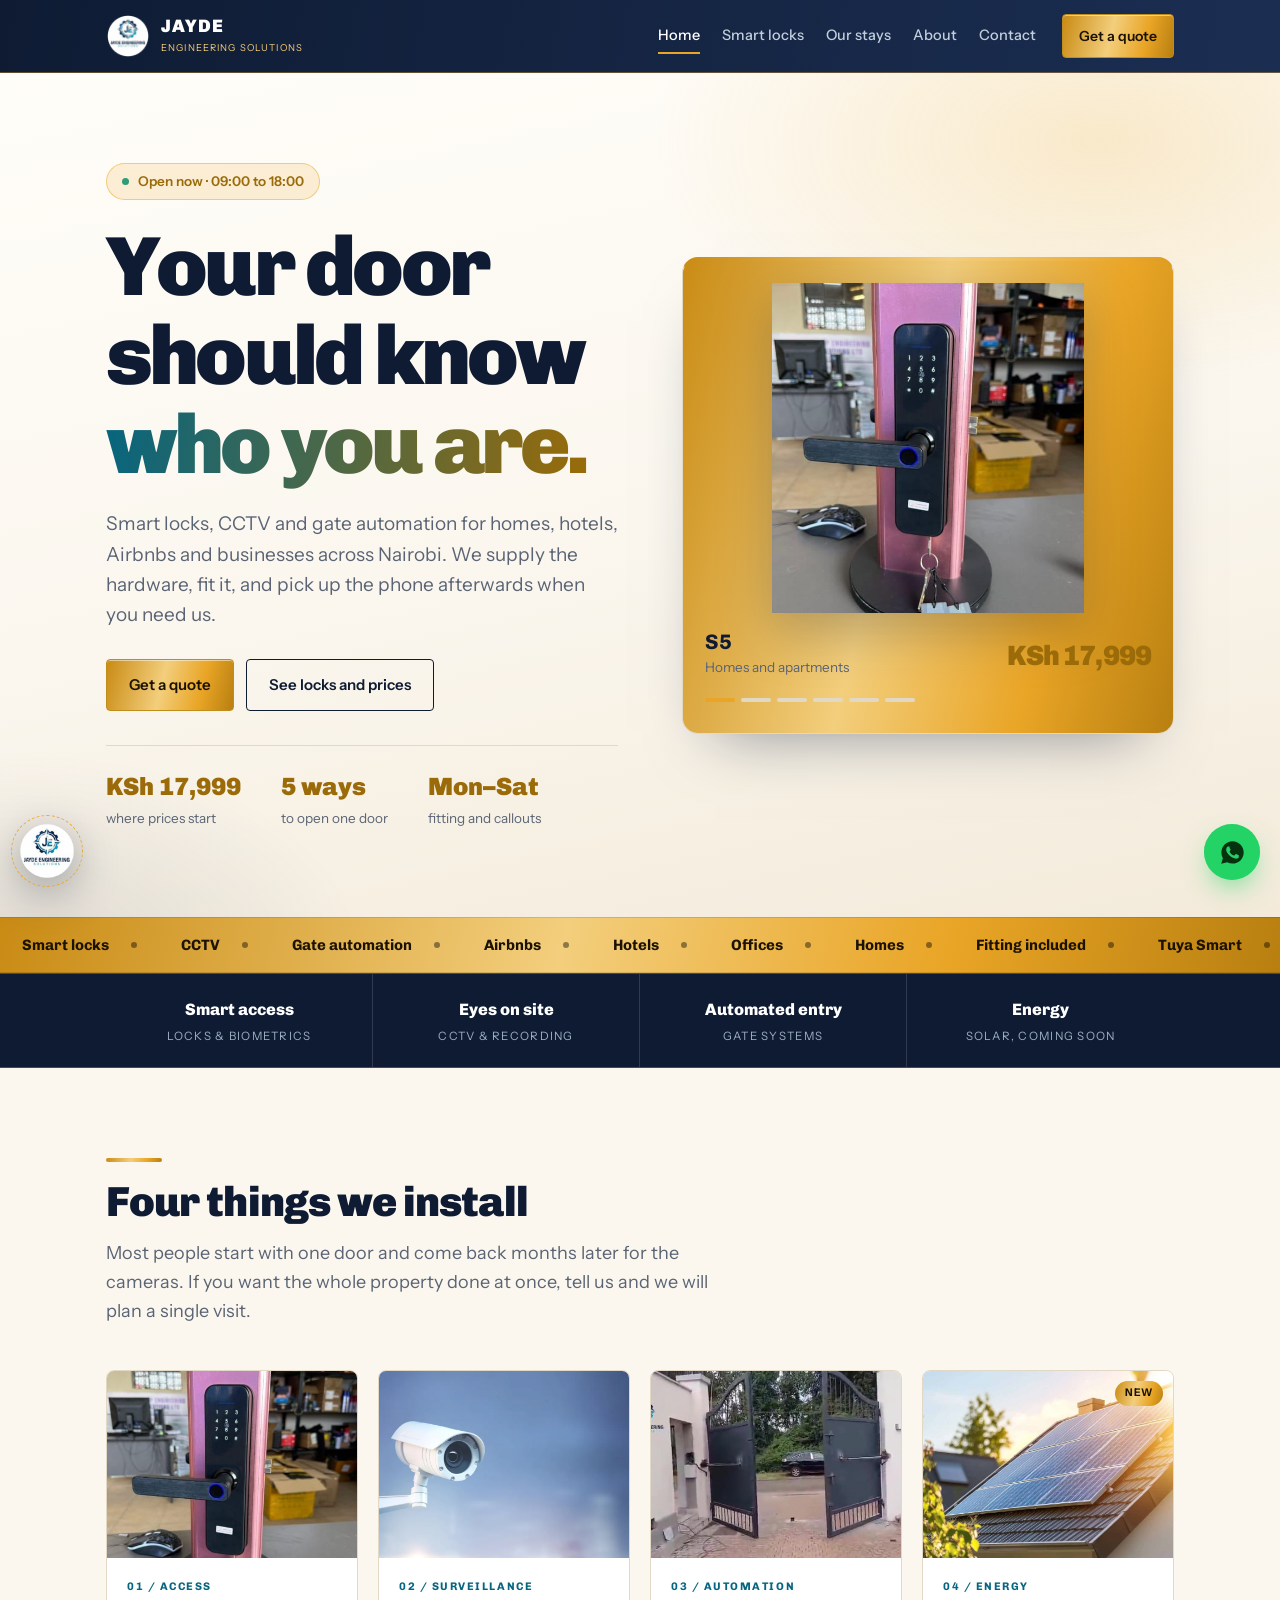
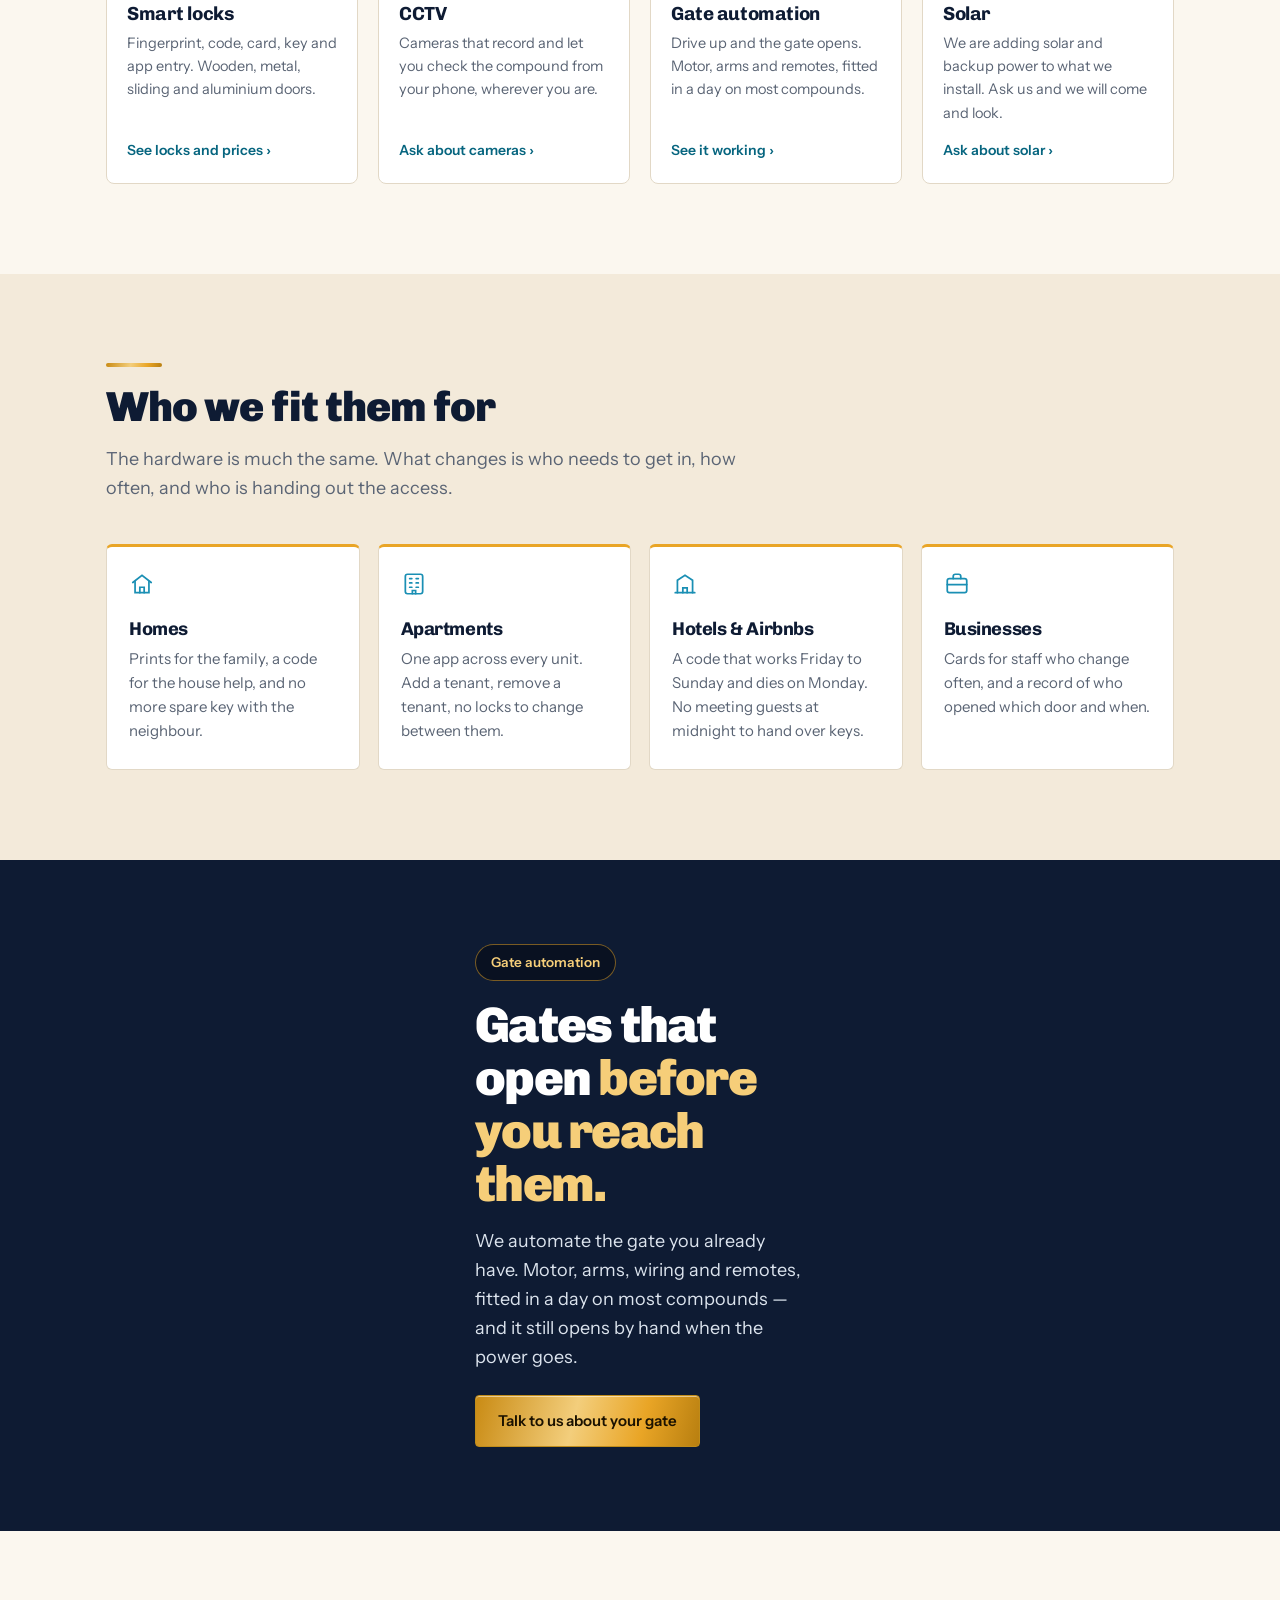
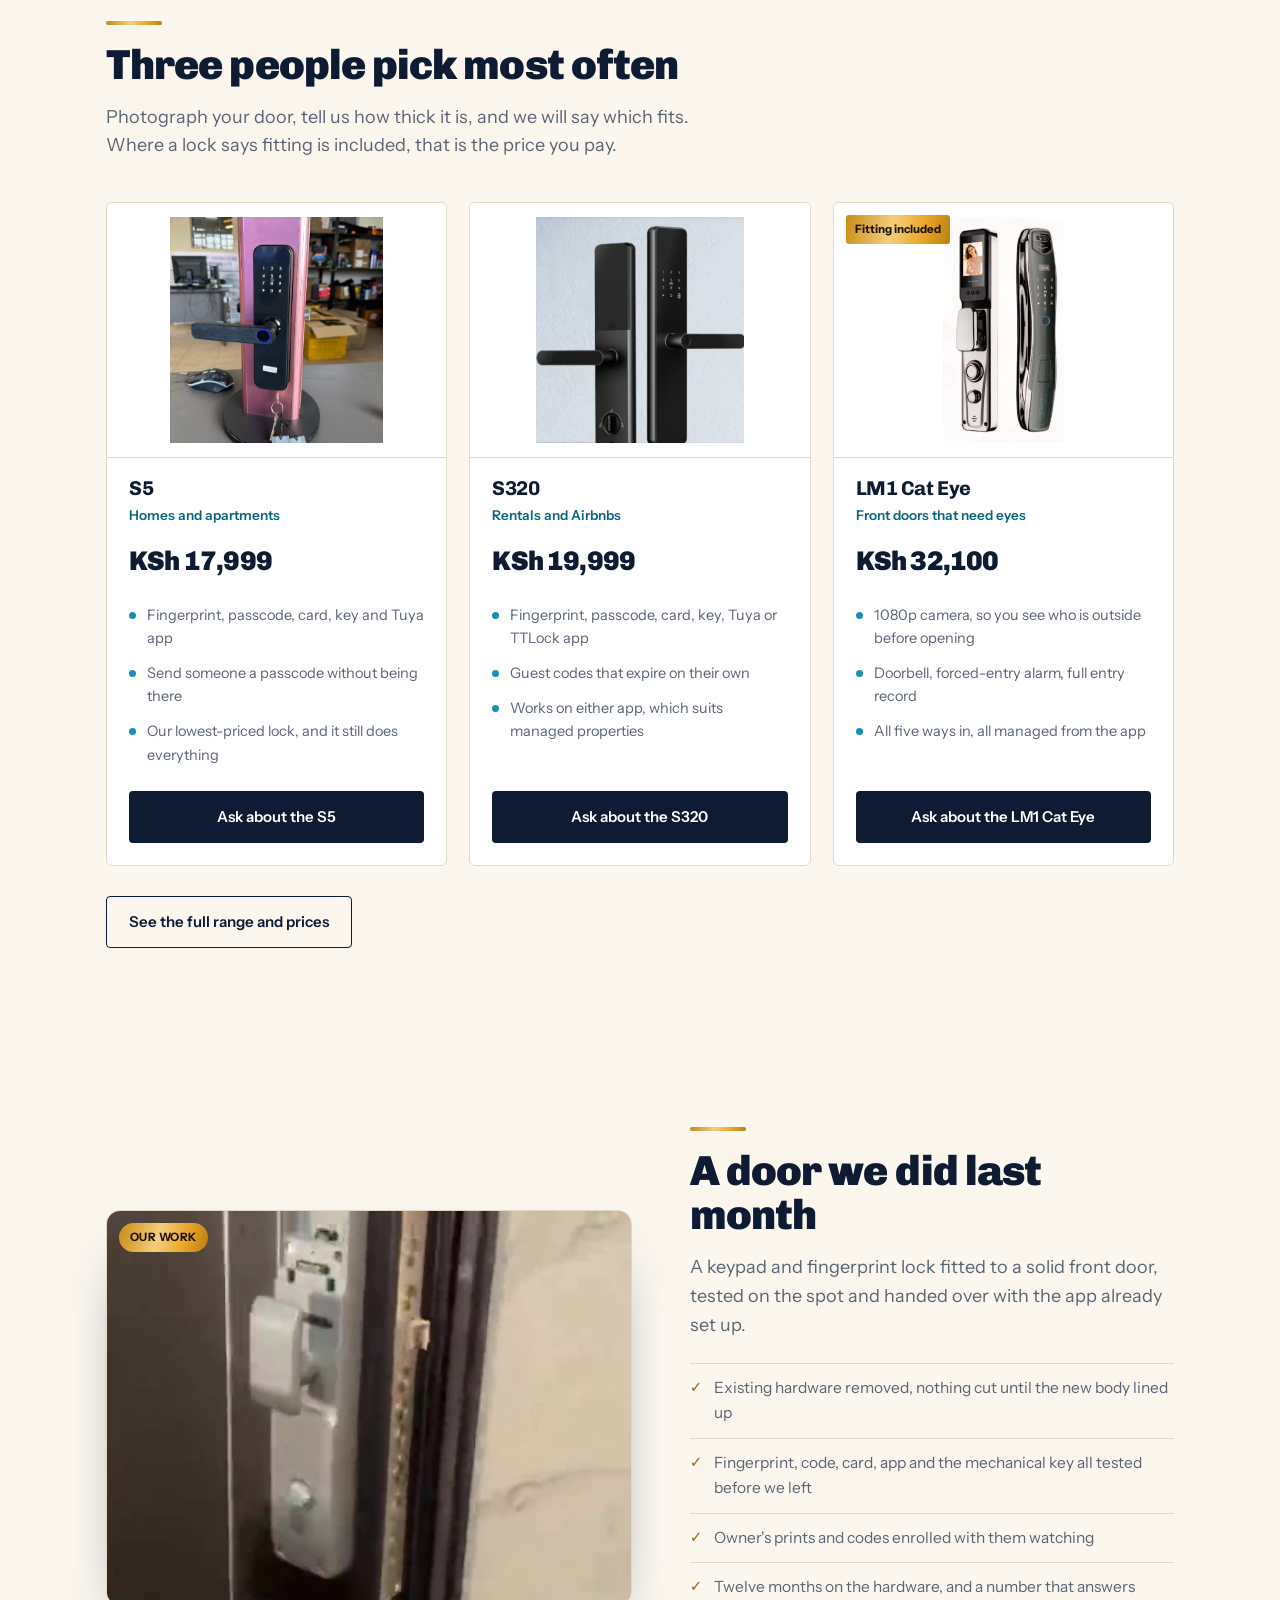
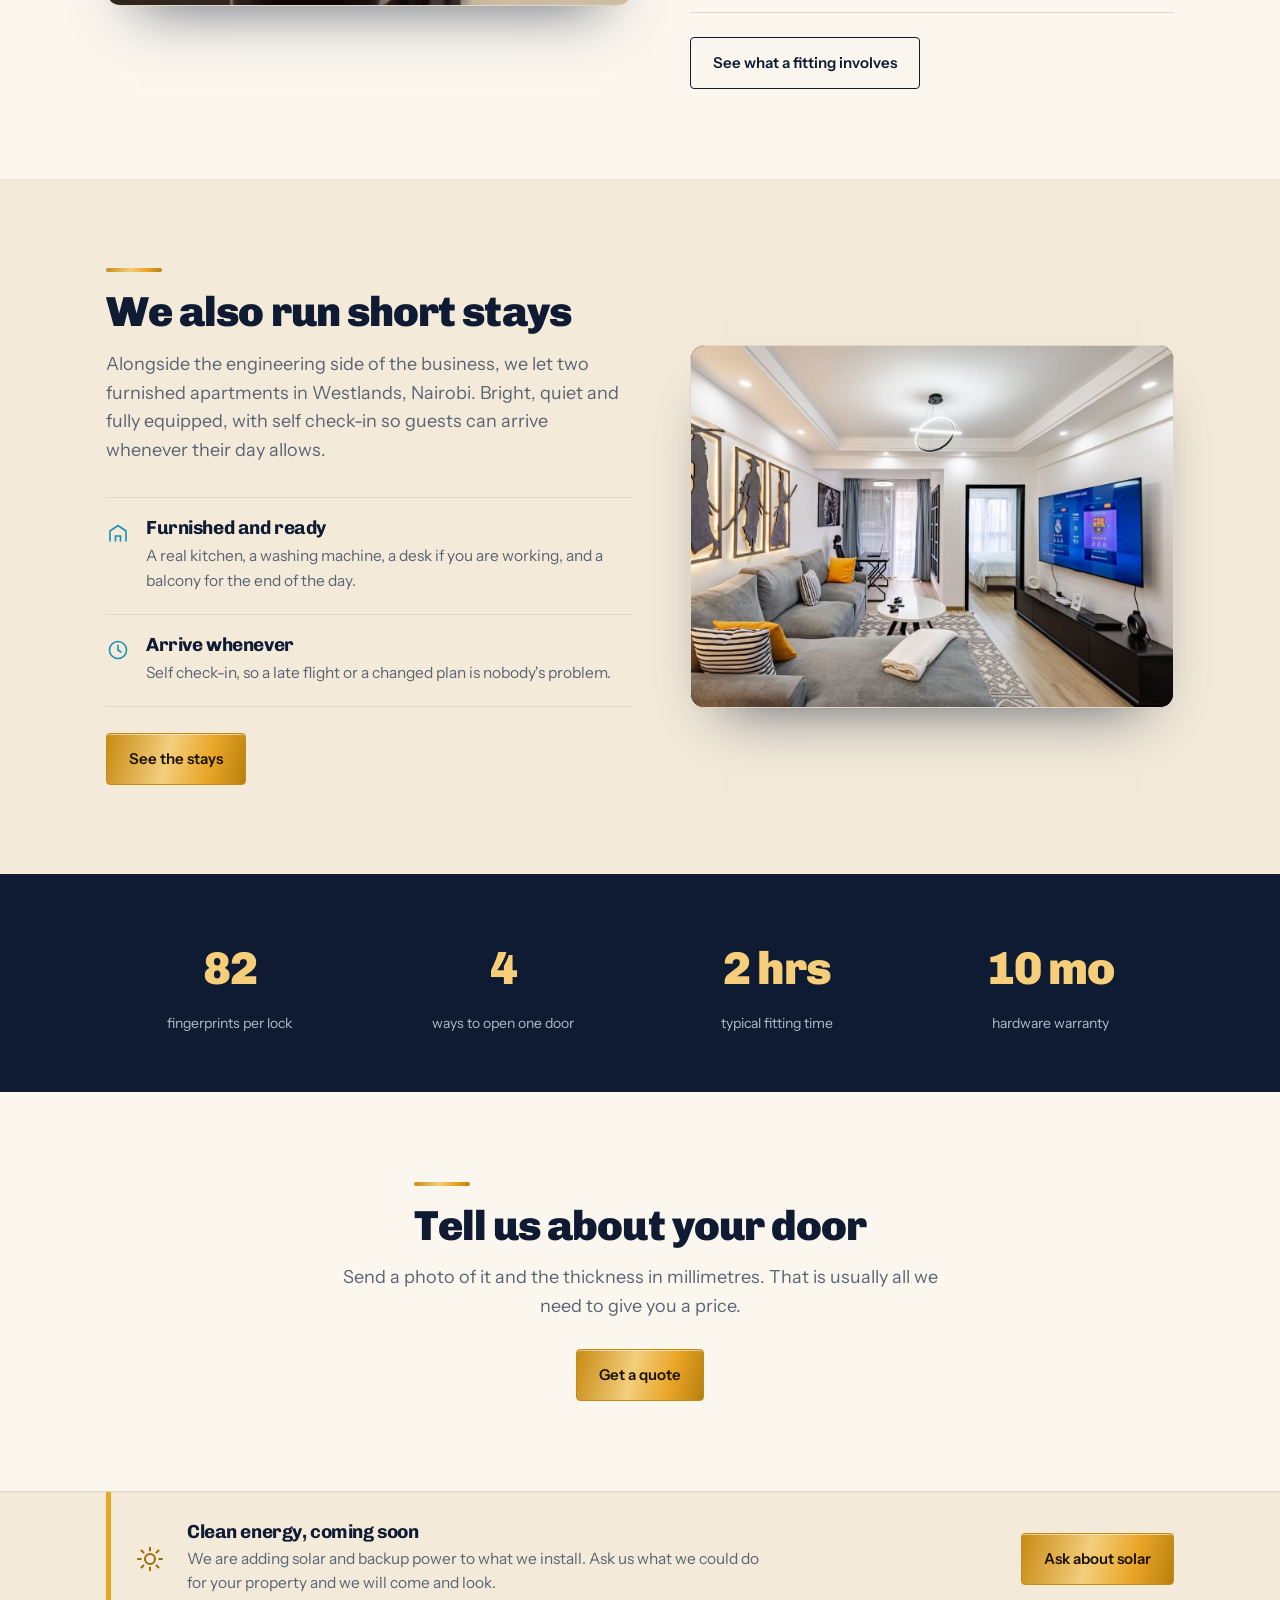
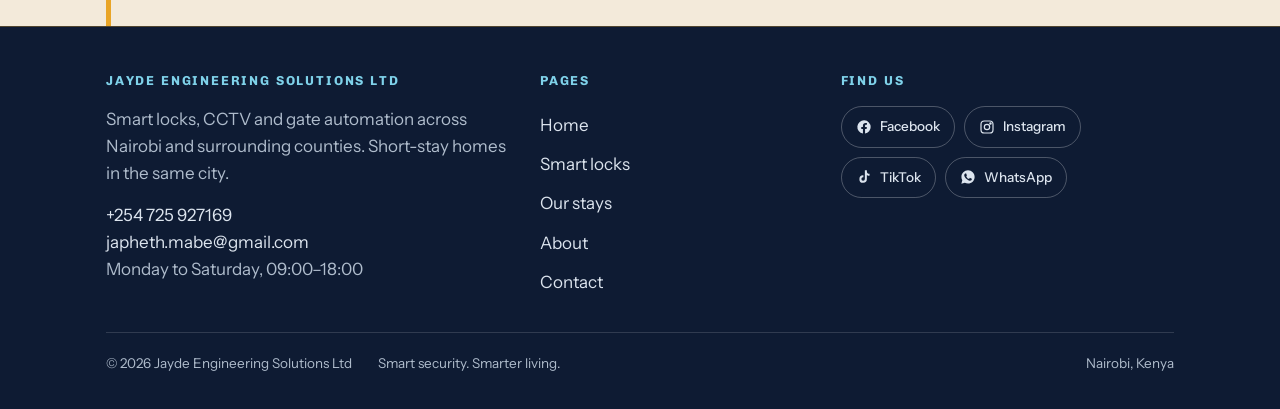
==== index.html @ d076b12e "Add files via upload" ====
<!DOCTYPE html>
<html lang="en">
<head>
<meta charset="UTF-8">
<meta name="viewport" content="width=device-width, initial-scale=1">
<title>Jayde Engineering Solutions Ltd — smart locks, CCTV & gate automation in Nairobi</title>
<meta name="description" content="Smart locks, CCTV and gate automation for homes, hotels, Airbnbs and businesses in Nairobi. Supplied, fitted and supported.">
<meta property="og:title" content="Jayde Engineering Solutions Ltd — smart locks, CCTV & gate automation in Nairobi">
<meta property="og:description" content="Smart locks, CCTV and gate automation for homes, hotels, Airbnbs and businesses in Nairobi. Supplied, fitted and supported.">
<link rel="icon" href="assets/logo.png">
<link rel="preconnect" href="https://fonts.googleapis.com">
<link rel="preconnect" href="https://fonts.gstatic.com" crossorigin>
<link href="https://fonts.googleapis.com/css2?family=Chivo:wght@300;400;700;900&family=Instrument+Sans:wght@400;500;600&display=swap" rel="stylesheet">
<link rel="stylesheet" href="styles.css">
</head>
<body>

<button class="spinlogo" id="totop" title="Back to top" aria-label="Back to top">
  <img src="assets/logo.png" alt="">
</button>
<a class="wafab" href="https://wa.me/254725927169" target="_blank" rel="noopener" aria-label="Chat on WhatsApp"><svg width="27" height="27" viewBox="0 0 24 24" fill="currentColor"><path d="M12.04 2C6.58 2 2.13 6.45 2.13 11.91c0 1.75.46 3.46 1.32 4.96L2 22l5.25-1.38a9.9 9.9 0 0 0 4.79 1.22c5.46 0 9.92-4.45 9.92-9.91C21.96 6.45 17.5 2 12.04 2zm5.8 14.06c-.25.69-1.43 1.32-1.97 1.37-.53.05-1.02.24-3.44-.72-2.9-1.14-4.74-4.11-4.88-4.3-.14-.19-1.16-1.54-1.16-2.94s.73-2.09.99-2.37c.26-.29.57-.36.76-.36l.55.01c.17.01.41-.7.64.49.24.58.81 2 .88 2.14.7.15.12.32.02.51-.9.19-.14.31-.28.48l-.42.49c-.14.14-.28.29-.12.57.16.29.71 1.17 1.52 1.89 1.05.93 1.93 1.22 2.21 1.36.28.14.44.12.6-.07.17-.19.69-.8.88-1.08.19-.29.37-.24.62-.14.25.09 1.6.75 1.87.89.28.14.46.21.53.33.07.11.07.66-.18 1.35z"/></svg></a>

<header class="topbar">
  <div class="wrap topbar-in">
    <a class="brand" href="index.html">
      <img src="assets/logo.png" alt="Jayde Engineering Solutions">
      <span><b>JAYDE</b><i>ENGINEERING SOLUTIONS</i></span>
    </a>
    <nav class="nav" id="nav">
      <a href="index.html" class="here">Home</a>
      <a href="smart-locks.html">Smart locks</a>
      <a href="rentals.html">Our stays</a>
      <a href="about.html">About</a>
      <a href="contact.html">Contact</a>
    </nav>
    <a class="btn btn-gold" href="contact.html"><span class="lbl-full">Get a quote</span><span class="lbl-mini">Quote</span></a>
    <button class="burger" id="burger" aria-label="Menu" aria-expanded="false" aria-controls="nav">
      <span></span><span></span><span></span>
    </button>
  </div>
</header>

<main id="top">

  <section class="hero">
    <div class="wrap hero-grid">
      <div>
        <span class="eyebrow"><i></i>Open now &middot; 09:00 to 18:00</span>
        <h1>Your door should know <em>who you are.</em></h1>
        <p class="hero-sub">Smart locks, CCTV and gate automation for homes, hotels, Airbnbs and businesses across Nairobi. We supply the hardware, fit it, and pick up the phone afterwards when you need us.</p>
        <div class="hero-cta">
          <a class="btn btn-gold" href="contact.html">Get a quote</a>
          <a class="btn btn-line" href="smart-locks.html">See locks and prices</a>
        </div>
        <div class="hero-meta">
          <div><b>KSh 17,999</b><small>where prices start</small></div>
          <div><b>5 ways</b><small>to open one door</small></div>
          <div><b>Mon&ndash;Sat</b><small>fitting and callouts</small></div>
        </div>
      </div>
      <div class="show">
        <div class="stage" id="stage">
          <div class="slides" id="slides">
            <div class="slide on"><img src="assets/s5.jpg" alt="S5"></div>
            <div class="slide"><img src="assets/sliding.jpg" alt="Sliding door lock"></div>
            <div class="slide"><img src="assets/aluminium.jpg" alt="Aluminium door lock"></div>
            <div class="slide"><img src="assets/s320.jpg" alt="S320"></div>
            <div class="slide"><img src="assets/k8.jpg" alt="K8 Smart Lock"></div>
            <div class="slide"><img src="assets/lm1.jpg" alt="LM1 Cat Eye"></div>
          </div>
          <div class="plate">
            <div><h3 id="pname">S5</h3><small id="pfit">Homes and apartments</small></div>
            <span class="amt" id="pamt">KSh 17,999</span>
          </div>
          <div class="dots" id="pdots"></div>
        </div>
      </div>
    </div>
  </section>

  <div class="marquee" aria-hidden="true"><div id="mq"><span>Smart locks</span><span>CCTV</span><span>Gate automation</span><span>Airbnbs</span><span>Hotels</span><span>Offices</span><span>Homes</span><span>Fitting included</span><span>Tuya Smart</span><span>Short stays</span><span>Smart locks</span><span>CCTV</span><span>Gate automation</span><span>Airbnbs</span><span>Hotels</span><span>Offices</span><span>Homes</span><span>Fitting included</span><span>Tuya Smart</span><span>Short stays</span></div></div>

  <div class="trust">
    <div class="wrap trustgrid">
      <div class="trustitem"><b>Smart access</b><span>Locks &amp; biometrics</span></div>
      <div class="trustitem"><b>Eyes on site</b><span>CCTV &amp; recording</span></div>
      <div class="trustitem"><b>Automated entry</b><span>Gate systems</span></div>
      <div class="trustitem"><b>Energy</b><span>Solar, coming soon</span></div>
    </div>
  </div>

  <section class="sec" id="services">
    <div class="wrap">
      <div class="sec-head rv">
        <h2>Four things we install</h2>
        <p>Most people start with one door and come back months later for the cameras. If you want the whole property done at once, tell us and we will plan a single visit.</p>
      </div>
      <div class="svcgrid">

        <a class="svccard rv" href="smart-locks.html">
          <figure><img src="assets/svc-locks.jpg" alt="A smart lock fitted to a door" loading="lazy"></figure>
          <div class="svccard-body">
            <span class="svcno">01 / Access</span>
            <h3>Smart locks</h3>
            <p>Fingerprint, code, card, key and app entry. Wooden, metal, sliding and aluminium doors.</p>
            <span class="go">See locks and prices &rsaquo;</span>
          </div>
        </a>

        <a class="svccard rv" href="contact.html">
          <figure><img src="assets/svc-cctv.jpg" alt="An outdoor CCTV camera" loading="lazy"></figure>
          <div class="svccard-body">
            <span class="svcno">02 / Surveillance</span>
            <h3>CCTV</h3>
            <p>Cameras that record and let you check the compound from your phone, wherever you are.</p>
            <span class="go">Ask about cameras &rsaquo;</span>
          </div>
        </a>

        <a class="svccard rv" href="#gates">
          <figure><img src="assets/svc-gates.jpg" alt="An automated gate we fitted" loading="lazy"></figure>
          <div class="svccard-body">
            <span class="svcno">03 / Automation</span>
            <h3>Gate automation</h3>
            <p>Drive up and the gate opens. Motor, arms and remotes, fitted in a day on most compounds.</p>
            <span class="go">See it working &rsaquo;</span>
          </div>
        </a>

        <a class="svccard rv" href="contact.html">
          <figure>
            <span class="soon">New</span>
            <img src="assets/svc-solar.jpg" alt="Solar panels" loading="lazy">
          </figure>
          <div class="svccard-body">
            <span class="svcno">04 / Energy</span>
            <h3>Solar</h3>
            <p>We are adding solar and backup power to what we install. Ask us and we will come and look.</p>
            <span class="go">Ask about solar &rsaquo;</span>
          </div>
        </a>

      </div>
    </div>
  </section>

  <section class="sec deep" id="who">
    <div class="wrap">
      <div class="sec-head rv">
        <h2>Who we fit them for</h2>
        <p>The hardware is much the same. What changes is who needs to get in, how often, and who is handing out the access.</p>
      </div>
      <div class="grid4 rv">
        <article class="card"><svg width="26" height="26" viewBox="0 0 24 24" fill="none" stroke="currentColor" stroke-width="1.6" stroke-linecap="round"><path d="M3.5 10.6L12 4l8.5 6.6"/><path d="M5.6 9.8V20h12.8V9.8"/><path d="M10 20v-5h4v5"/></svg><h3>Homes</h3><p>Prints for the family, a code for the house help, and no more spare key with the neighbour.</p></article>
        <article class="card"><svg width="26" height="26" viewBox="0 0 24 24" fill="none" stroke="currentColor" stroke-width="1.6" stroke-linecap="round"><rect x="4" y="3" width="16" height="18" rx="2"/><path d="M8 7h2M14 7h2M8 11h2M14 11h2M8 15h2M14 15h2"/><path d="M10.5 21v-3h3v3"/></svg><h3>Apartments</h3><p>One app across every unit. Add a tenant, remove a tenant, no locks to change between them.</p></article>
        <article class="card"><svg width="26" height="26" viewBox="0 0 24 24" fill="none" stroke="currentColor" stroke-width="1.6" stroke-linecap="round"><path d="M3 20h18"/><path d="M5 20V8.5l7-4.5 7 4.5V20"/><path d="M10 20v-4.5h4V20"/></svg><h3>Hotels &amp; Airbnbs</h3><p>A code that works Friday to Sunday and dies on Monday. No meeting guests at midnight to hand over keys.</p></article>
        <article class="card"><svg width="26" height="26" viewBox="0 0 24 24" fill="none" stroke="currentColor" stroke-width="1.6" stroke-linecap="round"><rect x="3" y="7" width="18" height="13" rx="2"/><path d="M8.5 7V5a2 2 0 0 1 2-2h3a2 2 0 0 1 2 2v2"/><path d="M3 12.5h18"/></svg><h3>Businesses</h3><p>Cards for staff who change often, and a record of who opened which door and when.</p></article>
      </div>
    </div>
  </section>

  <section class="band" id="gates">
    <video autoplay muted loop playsinline preload="auto" aria-hidden="true" tabindex="-1" data-bg="1" poster="assets/band-poster.jpg">
      <source src="assets/band.mp4" type="video/mp4">
    </video>
    <div class="scrim"></div>
    <div class="wrap">
      <div class="bandcopy rv">
        <span class="eyebrow">Gate automation</span>
        <h2>Gates that open <em>before you reach them.</em></h2>
        <p>We automate the gate you already have. Motor, arms, wiring and remotes, fitted in a day on most compounds &mdash; and it still opens by hand when the power goes.</p>
        <a class="btn btn-gold" href="contact.html">Talk to us about your gate</a>
      </div>
    </div>
  </section>

  <section class="sec" id="locks">
    <div class="wrap">
      <div class="sec-head rv">
        <h2>Three people pick most often</h2>
        <p>Photograph your door, tell us how thick it is, and we will say which fits. Where a lock says fitting is included, that is the price you pay.</p>
      </div>
      <div class="grid3">
        <article class="prod rv">
          <figure><img src="assets/s5.jpg" alt="S5 smart lock"></figure>
          <div class="prod-body">
            <h3>S5</h3><p class="fit">Homes and apartments</p>
            <p class="price">KSh 17,999</p>
            <ul class="feat">
              <li>Fingerprint, passcode, card, key and Tuya app</li>
              <li>Send someone a passcode without being there</li>
              <li>Our lowest-priced lock, and it still does everything</li>
            </ul>
            <a class="btn btn-dark" href="contact.html">Ask about the S5</a>
          </div>
        </article>
        <article class="prod rv">
          <figure><img src="assets/s320.jpg" alt="S320 smart lock"></figure>
          <div class="prod-body">
            <h3>S320</h3><p class="fit">Rentals and Airbnbs</p>
            <p class="price">KSh 19,999</p>
            <ul class="feat">
              <li>Fingerprint, passcode, card, key, Tuya or TTLock app</li>
              <li>Guest codes that expire on their own</li>
              <li>Works on either app, which suits managed properties</li>
            </ul>
            <a class="btn btn-dark" href="contact.html">Ask about the S320</a>
          </div>
        </article>
        <article class="prod rv">
          <figure><span class="tag">Fitting included</span><img src="assets/lm1.jpg" alt="LM1 Cat Eye smart lock"></figure>
          <div class="prod-body">
            <h3>LM1 Cat Eye</h3><p class="fit">Front doors that need eyes</p>
            <p class="price">KSh 32,100</p>
            <ul class="feat">
              <li>1080p camera, so you see who is outside before opening</li>
              <li>Doorbell, forced-entry alarm, full entry record</li>
              <li>All five ways in, all managed from the app</li>
            </ul>
            <a class="btn btn-dark" href="contact.html">Ask about the LM1 Cat Eye</a>
          </div>
        </article>
      </div>
      <p style="margin-top:30px"><a class="btn btn-line" href="smart-locks.html">See the full range and prices</a></p>
    </div>
  </section>

  <section class="sec" id="work">
    <div class="wrap splitgrid">
      <div class="rv">
        <div class="shotframe">
          <span class="live">OUR WORK</span>
          <img src="assets/lock-poster.jpg" alt="A smart lock Jayde fitted, being opened by fingerprint" loading="lazy">
        </div>
      </div>
      <div class="rv">
        <div class="sec-head">
          <h2>A door we did last month</h2>
          <p>A keypad and fingerprint lock fitted to a solid front door, tested on the spot and handed over with the app already set up.</p>
        </div>
        <ul class="ticks">
          <li>Existing hardware removed, nothing cut until the new body lined up</li>
          <li>Fingerprint, code, card, app and the mechanical key all tested before we left</li>
          <li>Owner's prints and codes enrolled with them watching</li>
          <li>Twelve months on the hardware, and a number that answers</li>
        </ul>
        <p style="margin-top:24px"><a class="btn btn-line" href="smart-locks.html">See what a fitting involves</a></p>
      </div>
    </div>
  </section>

  <section class="sec deep" id="stays">
    <div class="wrap splitgrid">
      <div class="rv">
        <div class="sec-head">
          <h2>We also run short stays</h2>
          <p>Alongside the engineering side of the business, we let two furnished apartments in Westlands, Nairobi. Bright, quiet and fully equipped, with self check-in so guests can arrive whenever their day allows.</p>
        </div>
        <ul class="rowlist">
          <li><svg width="24" height="24" viewBox="0 0 24 24" fill="none" stroke="currentColor" stroke-width="1.6" stroke-linecap="round"><path d="M4 20V10l8-5.5 8 5.5v10"/><path d="M9.5 20v-5h5v5"/></svg><div><h3>Furnished and ready</h3><p>A real kitchen, a washing machine, a desk if you are working, and a balcony for the end of the day.</p></div></li>
          <li><svg width="24" height="24" viewBox="0 0 24 24" fill="none" stroke="currentColor" stroke-width="1.6" stroke-linecap="round"><circle cx="12" cy="12" r="8.5"/><path d="M12 7.5V12l3 2"/></svg><div><h3>Arrive whenever</h3><p>Self check-in, so a late flight or a changed plan is nobody's problem.</p></div></li>
        </ul>
        <p style="margin-top:26px"><a class="btn btn-gold" href="rentals.html">See the stays</a></p>
      </div>
      <div class="rv">
        <div class="filmpanel">
          <img src="assets/stay/living-1.jpg" alt="The living room of our Westlands apartment" loading="lazy" style="aspect-ratio:4/3;object-fit:cover;width:100%">
        </div>
      </div>
    </div>
  </section>

  <section class="stats">
    <div class="wrap statgrid rv">
      <div class="stat"><b data-count="100">0</b><small>fingerprints per lock</small></div>
      <div class="stat"><b data-count="5">0</b><small>ways to open one door</small></div>
      <div class="stat"><b data-count="2" data-suffix=" hrs">0</b><small>typical fitting time</small></div>
      <div class="stat"><b data-count="12" data-suffix=" mo">0</b><small>hardware warranty</small></div>
    </div>
  </section>

  <section class="sec">
    <div class="wrap" style="text-align:center">
      <div class="sec-head rv" style="max-width:none">
        <h2 style="display:inline-block;text-align:left">Tell us about your door</h2>
        <p style="margin-left:auto;margin-right:auto;max-width:52ch">Send a photo of it and the thickness in millimetres. That is usually all we need to give you a price.</p>
      </div>
      <p class="rv" style="margin-top:28px">
        <a class="btn btn-gold" href="contact.html">Get a quote</a>
      </p>
    </div>
  </section>

</main>

  <section class="solarband">
    <div class="wrap">
      <div class="solarin rv">
        <svg width="30" height="30" viewBox="0 0 24 24" fill="none" stroke="currentColor" stroke-width="1.6" stroke-linecap="round"><path d="M12 3v2.2M12 18.8V21M4.6 12H2.4M21.6 12h-2.2M6.8 6.8L5.2 5.2M18.8 18.8l-1.6-1.6M6.8 17.2l-1.6 1.6M18.8 5.2l-1.6 1.6"/><circle cx="12" cy="12" r="4"/></svg>
        <div>
          <h3>Clean energy, coming soon</h3>
          <p>We are adding solar and backup power to what we install. Ask us what we could do for your property and we will come and look.</p>
        </div>
        <a class="btn btn-gold" href="contact.html">Ask about solar</a>
      </div>
    </div>
  </section>

<footer class="foot">
  <div class="wrap">
    <div class="footgrid">
      <div>
        <h4>Jayde Engineering Solutions Ltd</h4>
        <p>Smart locks, CCTV and gate automation across Nairobi and surrounding counties. Short-stay homes in the same city.</p>
        <p style="margin-top:14px"><a href="tel:+254725927169">+254 725 927169</a><br>
        <a href="mailto:japheth.mabe@gmail.com">japheth.mabe@gmail.com</a><br>
        Monday to Saturday, 09:00&ndash;18:00</p>
      </div>
      <div>
        <h4>Pages</h4>
        <ul class="footlinks">
        <li><a href="index.html">Home</a></li>
        <li><a href="smart-locks.html">Smart locks</a></li>
        <li><a href="rentals.html">Our stays</a></li>
        <li><a href="about.html">About</a></li>
        <li><a href="contact.html">Contact</a></li>
        </ul>
      </div>
      <div>
        <h4>Find us</h4>
        <div class="socials">
          <a href="https://www.facebook.com/share/19RozRv8cf/" target="_blank" rel="noopener"><svg width="16" height="16" viewBox="0 0 24 24" fill="currentColor"><path d="M22 12a10 10 0 1 0-11.6 9.9v-7H7.9V12h2.5V9.8c0-2.5 1.5-3.9 3.8-3.9 1.1 0 2.2.2 2.2.2v2.4h-1.2c-1.2 0-1.6.8-1.6 1.6V12h2.7l-.4 2.9h-2.3v7A10 10 0 0 0 22 12z"/></svg> Facebook</a>
          <a href="https://www.instagram.com/jayde_engineering_solutions" target="_blank" rel="noopener"><svg width="16" height="16" viewBox="0 0 24 24" fill="none" stroke="currentColor" stroke-width="1.8"><rect x="3" y="3" width="18" height="18" rx="5"/><circle cx="12" cy="12" r="4"/><circle cx="17.2" cy="6.8" r="1"/></svg> Instagram</a>
          <a href="https://www.tiktok.com/@jayde.engineering" target="_blank" rel="noopener"><svg width="16" height="16" viewBox="0 0 24 24" fill="currentColor"><path d="M16.3 2h-3v13.1a2.6 2.6 0 1 1-2.2-2.6v-3a5.6 5.6 0 1 0 5.2 5.6V8.9a6.9 6.9 0 0 0 4 1.3V7.2a4 4 0 0 1-4-4z"/></svg> TikTok</a>
          <a href="https://wa.me/254725927169" target="_blank" rel="noopener"><svg width="16" height="16" viewBox="0 0 24 24" fill="currentColor"><path d="M12.04 2C6.58 2 2.13 6.45 2.13 11.91c0 1.75.46 3.46 1.32 4.96L2 22l5.25-1.38a9.9 9.9 0 0 0 4.79 1.22c5.46 0 9.92-4.45 9.92-9.91C21.96 6.45 17.5 2 12.04 2zm5.8 14.06c-.25.69-1.43 1.32-1.97 1.37-.53.05-1.02.24-3.44-.72-2.9-1.14-4.74-4.11-4.88-4.3-.14-.19-1.16-1.54-1.16-2.94s.73-2.09.99-2.37c.26-.29.57-.36.76-.36l.55.01c.17.01.41-.7.64.49.24.58.81 2 .88 2.14.7.15.12.32.02.51-.9.19-.14.31-.28.48l-.42.49c-.14.14-.28.29-.12.57.16.29.71 1.17 1.52 1.89 1.05.93 1.93 1.22 2.21 1.36.28.14.44.12.6-.07.17-.19.69-.8.88-1.08.19-.29.37-.24.62-.14.25.09 1.6.75 1.87.89.28.14.46.21.53.33.07.11.07.66-.18 1.35z"/></svg> WhatsApp</a>
        </div>
      </div>
    </div>
    <div class="footbase">
      <span>&copy; <span id="yr">2026</span> Jayde Engineering Solutions Ltd</span>
      <span>Smart security. Smarter living.</span>
      <span class="end">Nairobi, Kenya</span>
    </div>
  </div>
</footer>
<script src="app.js"></script>
</body>
</html>
---- styles.css ----
/* ==========================================================
   JAYDE ENGINEERING SOLUTIONS
   Shared stylesheet for all pages.

   60 / 30 / 10
   60  warm cream       page backgrounds
   30  midnight blue    header, footer, dark bands, all text
   10  marigold         buttons, tags, rules, prices

   The 10% accent is split: marigold carries every call to action, and
   a blue taken from the logo itself (#006C90) carries icons, links and
   small details. Two accents, each with one job, so buttons stay
   unmistakable.

   NOTE ON MARIGOLD: #E9A526 on cream is about 2:1 contrast, which
   fails for text. Use it as a FILL with midnight text on top.
   Where marigold must be text on cream, use --gold-ink.
   Same for blue: --blue for icons and fills, --blue-ink for text.
   ========================================================== */

:root{
  --cream:#FBF7EF;
  --cream-deep:#F3EADA;
  --midnight:#0E1B33;
  --midnight-2:#1B2E52;
  --gold:#E9A526;
  --gold-lit:#F6CE79;
  --gold-ink:#9A6B08;
  --gold-metal:linear-gradient(104deg,#C98B14,#F3CE7C 44%,#E9A526 74%,#B87F10);
  --blue:#1A8FB4;
  --blue-ink:#06657F;
  --blue-lit:#7FD2EA;
  --slate:#5A6474;
  --sand:#E2D8C6;
  --white:#FFFFFF;
  --go:#2E9C74;

  --wrap:1180px;
  --gut:clamp(20px,5vw,56px);
  --display:'Chivo',system-ui,sans-serif;
  --body:'Instrument Sans',system-ui,sans-serif;
}

*{box-sizing:border-box}
html{scroll-behavior:smooth}
section[id],div[id]{scroll-margin-top:86px}
body{margin:0;background:var(--cream);color:var(--midnight);
  font-family:var(--body);font-size:17px;line-height:1.6;
  -webkit-font-smoothing:antialiased;overflow-x:hidden}
img{max-width:100%;display:block}
h1,h2,h3{font-family:var(--display);margin:0;line-height:1.06;letter-spacing:-0.022em}
p{margin:0}
a{color:inherit}
:focus-visible{outline:2px solid var(--gold-ink);outline-offset:3px}
.wrap{max-width:var(--wrap);margin:0 auto;padding-inline:var(--gut)}
.sec{padding-block:clamp(56px,7vw,94px)}
.deep{background:var(--cream-deep)}
.dark{background:var(--midnight);color:var(--white)}
.sec-head{max-width:58ch}
.sec-head h2{font-weight:900;font-size:clamp(28px,4vw,42px)}
.sec-head h2::before{content:"";display:block;width:56px;height:4px;border-radius:2px;
  background:var(--gold-metal);margin-bottom:18px}
.sec-head p{margin-top:15px;color:var(--slate);font-size:18px}
.dark .sec-head p{color:#C3CEDD}

/* ---------- buttons ---------- */
.btn{display:inline-flex;align-items:center;justify-content:center;gap:9px;
  font-family:var(--body);font-size:15px;font-weight:600;padding:13px 22px;
  border-radius:4px;border:1px solid transparent;text-decoration:none;cursor:pointer;
  background:none;-webkit-tap-highlight-color:transparent;
  transition:transform .18s,background .18s,border-color .18s,box-shadow .18s,color .18s}
.btn:active{transform:translateY(1px) scale(.985)}
.btn-gold{background:var(--gold-metal);color:#1B1200;border-color:#C08C1A;
  box-shadow:inset 0 1px 0 rgba(255,255,255,.5)}
.btn-gold:hover{filter:brightness(1.07);transform:translateY(-2px);
  box-shadow:0 14px 26px -14px rgba(201,139,20,.9),inset 0 1px 0 rgba(255,255,255,.6)}
.btn-line{border-color:var(--midnight);color:var(--midnight)}
.btn-line:hover{background:var(--midnight);color:var(--white);transform:translateY(-2px)}
.btn-ghost{border-color:rgba(255,255,255,.4);color:var(--white)}
.btn-ghost:hover{background:rgba(255,255,255,.1);transform:translateY(-2px)}
.btn-dark{background:var(--midnight);color:var(--white)}
.btn-dark:hover{background:var(--midnight-2);transform:translateY(-2px)}

/* ---------- reveal ---------- */
.rv{opacity:0;transform:translateY(18px);transition:opacity .6s ease,transform .6s ease}
.rv.in{opacity:1;transform:none}

/* ---------- header ---------- */
.topbar{position:sticky;top:0;z-index:60;
  background:linear-gradient(100deg,var(--midnight),var(--midnight-2));
  border-bottom:1px solid rgba(233,165,38,.36)}
.topbar-in{display:flex;align-items:center;gap:12px;height:72px}
.brand{display:flex;align-items:center;gap:11px;text-decoration:none;color:var(--white);
  min-width:0;flex:0 1 auto}
.brand img{width:44px;height:44px;border-radius:50%;flex:none}
.brand b{font-family:var(--display);font-weight:900;font-size:18px;display:block;
  line-height:1.05;letter-spacing:.04em;white-space:nowrap}
.brand i{font-style:normal;font-size:9.5px;letter-spacing:.12em;color:var(--gold-lit);
  display:block;margin-top:4px}
.nav{margin-left:auto;display:flex;gap:22px}
.nav a{color:#C3CEDD;text-decoration:none;font-size:14.5px;font-weight:500;position:relative}
.nav a::after{content:"";position:absolute;left:0;right:100%;bottom:-6px;height:2px;
  background:var(--gold);transition:right .25s}
.nav a:hover{color:var(--white)}
.nav a:hover::after,.nav a.here::after{right:0}
.nav a.here{color:var(--white)}
.topbar .btn{margin-left:auto;padding:10px 16px;font-size:14px;white-space:nowrap;flex:none}
.nav+.btn{margin-left:14px}
.burger{display:none;flex:none;width:42px;height:42px;margin-left:8px;padding:0;
  background:none;border:1px solid rgba(255,255,255,.3);border-radius:6px;cursor:pointer;
  flex-direction:column;align-items:center;justify-content:center;gap:5px}
.burger span{display:block;width:19px;height:2px;background:var(--gold-lit);border-radius:2px;
  transition:transform .28s,opacity .2s}
.burger.open span:nth-child(1){transform:translateY(7px) rotate(45deg)}
.burger.open span:nth-child(2){opacity:0}
.burger.open span:nth-child(3){transform:translateY(-7px) rotate(-45deg)}
.lbl-mini{display:none}
@media (max-width:980px){
  .burger{display:flex}
  .nav{position:fixed;top:72px;left:0;right:0;z-index:58;display:block;margin:0;
    padding:8px var(--gut) 18px;background:var(--midnight);
    border-bottom:1px solid rgba(233,165,38,.36);
    transform:translateY(-12px);opacity:0;visibility:hidden;
    transition:transform .26s ease,opacity .26s ease,visibility .26s}
  .nav.open{transform:none;opacity:1;visibility:visible}
  .nav a{display:block;padding:15px 2px;font-size:16px;
    border-bottom:1px solid rgba(255,255,255,.12)}
  .nav a:last-child{border-bottom:0}
  .nav a::after{display:none}
  .nav+.btn{margin-left:auto}
}
@media (max-width:620px){
  .lbl-full{display:none}.lbl-mini{display:inline}
  .brand img{width:40px;height:40px}
  .brand b{font-size:16.5px}
  .brand i{font-size:8.8px;letter-spacing:.07em}
}
@media (max-width:340px){.brand span{display:none}}

/* ---------- page head ---------- */
.pagehead{background:linear-gradient(140deg,var(--midnight),var(--midnight-2));
  color:var(--white);padding-block:clamp(44px,6vw,72px)}
.pagehead h1{font-weight:900;font-size:clamp(32px,5vw,52px);letter-spacing:-0.03em}
.pagehead h1 em{font-style:normal;color:var(--blue-lit)}
.pagehead p{margin-top:16px;max-width:52ch;color:#C3CEDD;font-size:18px}
.crumb{font-size:13px;letter-spacing:.12em;text-transform:uppercase;
  color:var(--blue-lit);font-weight:700;margin-bottom:14px}

/* ---------- marquee ---------- */
.marquee{background:var(--gold-metal);color:#1B1200;overflow:hidden;white-space:nowrap;
  padding-block:13px;border-block:1px solid rgba(0,0,0,.12)}
.marquee div{display:inline-flex;animation:slidex 34s linear infinite}
.marquee:hover div{animation-play-state:paused}
.marquee span{font-family:var(--display);font-weight:700;font-size:15px;padding-inline:22px;
  display:inline-flex;align-items:center;gap:22px}
.marquee span::after{content:"";width:6px;height:6px;border-radius:50%;background:rgba(0,0,0,.42)}
@keyframes slidex{to{transform:translateX(-50%)}}

/* ---------- split: text beside video ---------- */
.splitgrid{display:grid;grid-template-columns:1fr .92fr;gap:clamp(28px,4.5vw,60px);
  align-items:center}
@media (max-width:900px){.splitgrid{grid-template-columns:1fr;gap:34px}}
.filmpanel{position:relative;border-radius:14px;overflow:hidden;background:var(--midnight);
  border:1px solid var(--sand);box-shadow:0 30px 58px -32px rgba(14,27,51,.7)}
.filmpanel video{width:100%;display:block;aspect-ratio:4/3;object-fit:cover}
.filmpanel .live{position:absolute;top:12px;left:12px;z-index:2;display:inline-flex;
  align-items:center;gap:7px;font-size:11.5px;font-weight:700;letter-spacing:.04em;
  color:#1B1200;background:var(--gold-metal);border-radius:100px;padding:5px 11px}
.filmpanel .live i{width:6px;height:6px;border-radius:50%;background:#1B1200;
  animation:blip 2.2s infinite}
@keyframes blip{0%,100%{opacity:1}50%{opacity:.3}}
.filmcap{margin-top:12px;font-size:14px;color:var(--slate)}

/* ---------- row list ---------- */
.rowlist{list-style:none;padding:0;margin:32px 0 0}
.rowlist li{display:grid;grid-template-columns:auto 1fr;gap:16px;align-items:start;
  padding:20px 0;border-top:1px solid var(--sand);transition:border-color .25s}
.rowlist li:last-child{border-bottom:1px solid var(--sand)}
.rowlist li:hover{border-top-color:var(--gold)}
.rowlist svg{color:var(--blue);margin-top:3px;transition:color .25s}
.rowlist li:hover svg{color:var(--blue-ink)}
.rowno{display:block;font-family:var(--display);font-size:11px;font-weight:700;
  letter-spacing:.12em;text-transform:uppercase;color:var(--gold-ink);margin-bottom:6px}
.isnew{font-weight:700;letter-spacing:.04em;margin-left:8px;padding:2px 7px;
  border-radius:100px;background:var(--gold-metal);color:#1B1200;font-size:10px}
.rowlist h3{font-size:19px;font-weight:700}
.rowlist p{margin-top:6px;color:var(--slate);font-size:15.5px}
.rowlist a.more{display:inline-block;margin-top:8px;font-size:14px;font-weight:600;
  color:var(--blue-ink);text-decoration:none;border-bottom:1px solid var(--blue)}

/* ---------- cards ---------- */
.grid4{display:grid;grid-template-columns:repeat(4,1fr);gap:18px;margin-top:42px}
@media (max-width:900px){.grid4{grid-template-columns:1fr 1fr}}
@media (max-width:520px){.grid4{grid-template-columns:1fr}}
.grid3{display:grid;grid-template-columns:repeat(3,1fr);gap:22px;margin-top:42px}
@media (max-width:900px){.grid3{grid-template-columns:1fr;max-width:440px}}
.card{background:var(--white);border:1px solid var(--sand);border-radius:6px;
  border-top:3px solid var(--gold);padding:24px 22px 26px;
  transition:transform .25s,box-shadow .25s}
.card:hover{transform:translateY(-5px);box-shadow:0 22px 40px -28px rgba(14,27,51,.55)}
.card svg{color:var(--blue);margin-bottom:14px}
.card h3{font-size:18.5px;font-weight:700}
.card p{margin-top:8px;color:var(--slate);font-size:15px}

/* ---------- product cards ---------- */
.prod{background:var(--white);border:1px solid var(--sand);border-radius:6px;
  display:flex;flex-direction:column;overflow:hidden;
  transition:transform .25s,box-shadow .25s,border-color .25s}
.prod:hover{transform:translateY(-6px);border-color:var(--gold);
  box-shadow:0 24px 44px -28px rgba(14,27,51,.55)}
.prod figure{margin:0;position:relative;background:#fff;aspect-ratio:4/3;display:flex;
  align-items:center;justify-content:center;padding:14px;
  border-bottom:1px solid var(--sand);overflow:hidden}
.prod figure img{max-height:100%;width:auto;object-fit:contain;transition:transform .35s}
.prod:hover figure img{transform:scale(1.06)}
.tag{position:absolute;top:12px;left:12px;background:var(--gold-metal);color:#1B1200;
  z-index:2;font-size:11.5px;font-weight:700;padding:5px 9px;border-radius:3px}
.prod-body{padding:20px 22px 22px;display:flex;flex-direction:column;flex:1}
.prod-body h3{font-size:20px;font-weight:700}
.fit{font-size:13.5px;color:var(--blue-ink);font-weight:600;margin-top:6px}
.price{font-family:var(--display);font-weight:900;font-size:27px;margin-top:14px;
  color:var(--midnight);letter-spacing:-0.03em}
.feat{list-style:none;padding:0;margin:14px 0 0;flex:1}
.feat li{font-size:14.5px;color:var(--slate);padding:6px 0 6px 18px;position:relative}
.feat li::before{content:"";position:absolute;left:0;top:14px;width:7px;height:7px;
  border-radius:50%;background:var(--blue)}
.prod .btn{margin-top:18px;width:100%}

/* ---------- cinematic band ---------- */
.band{position:relative;overflow:hidden;background:var(--midnight);color:var(--white);
  min-height:min(70vh,580px);display:flex;align-items:center}
.band video{position:absolute;inset:0;width:100%;height:100%;object-fit:cover;z-index:0;
  opacity:0;transition:opacity 1.5s ease}
.band video.up{opacity:1}
.band .scrim{position:absolute;inset:0;z-index:1;pointer-events:none;
  background:linear-gradient(94deg,rgba(14,27,51,.9) 0%,rgba(14,27,51,.74) 26%,
    rgba(14,27,51,.3) 50%,transparent 66%)}
.band .wrap{position:relative;z-index:2;padding-block:clamp(52px,7vw,84px)}
.bandcopy{max-width:30ch}
.bandcopy h2{font-weight:900;font-size:clamp(30px,5vw,50px);letter-spacing:-0.035em;margin-top:18px}
.bandcopy h2 em{font-style:normal;color:var(--gold-lit)}
.bandcopy p{margin-top:16px;color:#DCE4EE;font-size:clamp(16.5px,2vw,18px)}
.bandcopy .btn{margin-top:24px}
@media (max-width:760px){
  .band{min-height:auto}
  .band .scrim{background:linear-gradient(180deg,rgba(14,27,51,.55),rgba(14,27,51,.88) 46%,rgba(14,27,51,.93))}
  .bandcopy{max-width:none}
}

/* ---------- eyebrow ---------- */
.eyebrow{display:inline-flex;align-items:center;gap:9px;font-size:13.5px;font-weight:600;
  color:var(--gold-ink);background:rgba(233,165,38,.16);
  border:1px solid rgba(233,165,38,.5);border-radius:100px;padding:7px 15px}
.eyebrow i{width:7px;height:7px;border-radius:50%;background:var(--go);flex:none;
  box-shadow:0 0 0 0 rgba(46,156,116,.7);animation:ping2 2s infinite}
@keyframes ping2{70%{box-shadow:0 0 0 9px rgba(46,156,116,0)}100%{box-shadow:0 0 0 0 rgba(46,156,116,0)}}
.dark .eyebrow,.band .eyebrow{color:var(--gold-lit);background:rgba(0,0,0,.35)}

/* ---------- solar banner ---------- */
.solarband{background:var(--cream-deep);border-top:1px solid var(--sand)}
.solarin{display:flex;align-items:center;gap:22px;padding-block:30px;
  border-left:5px solid var(--gold);padding-left:24px}
@media (max-width:700px){.solarin{flex-direction:column;align-items:flex-start;gap:16px}}
.solarin svg{color:var(--gold-ink);flex:none}
.solarin h3{font-size:19px;font-weight:700}
.solarin p{margin-top:5px;color:var(--slate);font-size:15.5px;max-width:58ch}
.solarin .btn{margin-left:auto;flex:none}
@media (max-width:700px){.solarin .btn{margin-left:0}}

/* ---------- footer ---------- */
.foot{background:var(--midnight);color:#AFBCCC;padding-block:44px 34px;
  border-top:1px solid rgba(233,165,38,.3)}
.footgrid{display:grid;grid-template-columns:1.2fr .8fr 1fr;gap:34px}
@media (max-width:820px){.footgrid{grid-template-columns:1fr;gap:28px}}
.foot h4{font-family:var(--display);font-size:13px;letter-spacing:.14em;text-transform:uppercase;
  color:var(--blue-lit);margin:0 0 14px}
.foot a{color:#DCE4EE;text-decoration:none}
.foot a:hover{color:var(--gold-lit)}
.footlinks{list-style:none;padding:0;margin:0}
.footlinks li{padding:6px 0}
.socials{display:flex;flex-wrap:wrap;gap:9px;margin-top:6px}
.socials a{display:inline-flex;align-items:center;gap:8px;padding:9px 14px;border-radius:100px;
  border:1px solid rgba(255,255,255,.26);font-size:13.5px;font-weight:500;
  transition:border-color .2s,transform .2s}
.socials a:hover{border-color:var(--gold-lit);transform:translateY(-2px)}
.footbase{margin-top:30px;padding-top:20px;border-top:1px solid rgba(255,255,255,.14);
  display:flex;flex-wrap:wrap;gap:12px 26px;font-size:13.5px}
.footbase .end{margin-left:auto}
@media (max-width:640px){.footbase .end{margin-left:0}}

/* ---------- floating ---------- */
.wafab{position:fixed;right:20px;bottom:20px;z-index:80;width:56px;height:56px;
  border-radius:50%;background:#25D366;color:#05330F;display:flex;align-items:center;
  justify-content:center;box-shadow:0 12px 28px -8px rgba(37,211,102,.7);text-decoration:none}
.wafab::before{content:"";position:absolute;inset:0;border-radius:50%;background:#25D366;
  opacity:.5;animation:ping 2.4s cubic-bezier(0,0,.2,1) infinite;z-index:-1}
@keyframes ping{0%{transform:scale(1);opacity:.5}70%,100%{transform:scale(1.9);opacity:0}}
.spinlogo{position:fixed;top:92px;left:22px;z-index:70;width:70px;height:70px;border:0;
  padding:0;background:none;cursor:pointer;border-radius:50%;
  filter:drop-shadow(0 12px 22px rgba(14,27,51,.4))}
.spinlogo img{width:100%;height:100%;border-radius:50%;animation:spin 18s linear infinite}
.spinlogo::after{content:"";position:absolute;inset:-7px;border-radius:50%;
  border:1px dashed rgba(233,165,38,.9);animation:spin 26s linear infinite reverse}
@keyframes spin{to{transform:rotate(360deg)}}
@media (max-width:1420px){.spinlogo{width:58px;height:58px;top:auto;bottom:20px;left:18px}}
@media (max-width:560px){.spinlogo{width:42px;height:42px;bottom:12px;left:12px;opacity:.94}
  .wafab{width:52px;height:52px;right:14px;bottom:14px}}

/* ---------- forms ---------- */
.formgrid{display:grid;grid-template-columns:1.1fr .9fr;gap:clamp(30px,5vw,56px);
  align-items:start}
@media (max-width:900px){.formgrid{grid-template-columns:1fr}}
.formbox{background:var(--midnight);border-radius:10px;padding:clamp(24px,3.5vw,36px);
  box-shadow:0 30px 60px -34px rgba(14,27,51,.6)}
.formbox h2{color:var(--white);font-size:24px;font-weight:900}
.formbox>p{color:#C3CEDD;margin-top:10px;font-size:15.5px}
.field{display:block;margin-top:18px}
.field span{display:block;font-size:14px;font-weight:600;color:#DCE4EE;margin-bottom:6px}
.field input,.field select,.field textarea{width:100%;padding:13px 14px;
  background:rgba(255,255,255,.07);color:var(--white);border-radius:4px;
  border:1px solid rgba(255,255,255,.24);font-family:var(--body);font-size:16px;
  transition:border-color .2s}
.field textarea{min-height:104px;resize:vertical}
.field input:focus,.field select:focus,.field textarea:focus{border-color:var(--gold)}
.field option{color:#111}
.formbox .btn{margin-top:24px;width:100%}
.reach{list-style:none;padding:0;margin:0}
.reach li{padding:18px 0;border-top:1px solid var(--sand)}
.reach li:last-child{border-bottom:1px solid var(--sand)}
.reach small{display:block;font-size:13.5px;color:var(--slate);margin-bottom:5px}
.reach a,.reach b{font-family:var(--display);font-weight:700;font-size:19px;
  text-decoration:none;color:var(--midnight)}
.reach a:hover{color:var(--gold-ink)}
.reach .socials a{color:var(--midnight);border-color:var(--sand)}
.reach .socials a:hover{border-color:var(--gold)}

/* ---------- rentals ---------- */
.stay{background:var(--white);border:1px solid var(--sand);border-radius:10px;
  overflow:hidden;margin-top:30px}
.swipe{display:flex;overflow-x:auto;scroll-snap-type:x mandatory;
  -webkit-overflow-scrolling:touch;scrollbar-width:none}
.swipe::-webkit-scrollbar{display:none}
.swipe>*{flex:0 0 100%;scroll-snap-align:start}
.shot{position:relative;aspect-ratio:4/3;margin:0;background:var(--cream-deep)}
.shot img{width:100%;height:100%;object-fit:cover;display:block}
.shot figcaption{position:absolute;left:12px;bottom:12px;font-size:12px;font-weight:600;
  color:var(--midnight);background:rgba(251,247,239,.92);border:1px solid var(--sand);
  border-radius:100px;padding:5px 12px}
.swipewrap{position:relative}
.swipecount{position:absolute;top:12px;right:12px;z-index:2;font-size:12px;font-weight:700;
  color:#1B1200;background:var(--gold-metal);border-radius:100px;padding:5px 11px}
.swipedots{display:flex;gap:6px;justify-content:center;padding:12px 0 0}
.swipedots button{width:28px;height:20px;border:0;background:none;padding:0;cursor:pointer;
  position:relative;-webkit-tap-highlight-color:transparent}
.swipedots button::after{content:"";position:absolute;left:0;right:0;top:8px;height:4px;
  border-radius:2px;background:var(--sand);transition:background .25s}
.swipedots button.on::after{background:var(--gold)}
.stay-body{padding:22px 24px 26px}
.stay-body h3{font-size:22px;font-weight:800}
.stay-meta{display:flex;flex-wrap:wrap;gap:8px;margin-top:12px}
.chip{font-size:13px;font-weight:600;padding:6px 12px;border-radius:100px;
  background:rgba(26,143,180,.10);border:1px solid rgba(26,143,180,.35);color:var(--blue-ink)}
.stay-body p{margin-top:14px;color:var(--slate);font-size:15.5px}
.stay-cta{display:flex;flex-wrap:wrap;gap:10px;margin-top:20px}

/* ---------- story ---------- */
.story{max-width:66ch}
.story p{margin-top:20px;font-size:18px;color:var(--slate)}
.story p.lead{font-size:21px;color:var(--midnight)}
.pull{margin:34px 0;padding:22px 26px;border-left:5px solid var(--gold);
  background:var(--cream-deep);font-family:var(--display);font-size:20px;
  font-weight:700;line-height:1.35}
.draftnote{margin-top:34px;padding:16px 20px;border:1px dashed var(--gold);
  border-radius:6px;background:rgba(233,165,38,.09);font-size:14.5px;color:var(--gold-ink)}

/* ---------- faq ---------- */
.faq{list-style:none;padding:0;margin:34px 0 0;max-width:70ch}
.faq li{border-top:1px solid var(--sand)}
.faq li:last-child{border-bottom:1px solid var(--sand)}
.faq summary{cursor:pointer;padding:18px 0;font-family:var(--display);font-weight:700;
  font-size:17.5px;list-style:none;display:flex;align-items:center;gap:12px}
.faq summary::-webkit-details-marker{display:none}
.faq summary::before{content:"+";color:var(--gold-ink);font-size:20px;flex:none;width:18px}
.faq details[open] summary::before{content:"\2212"}
.faq p{padding:0 0 20px 30px;color:var(--slate);font-size:15.5px}

/* ---------- stats ---------- */
.stats{background:var(--midnight);color:var(--white);padding-block:clamp(40px,5vw,58px)}
.statgrid{display:grid;grid-template-columns:repeat(4,1fr);gap:26px;text-align:center}
@media (max-width:760px){.statgrid{grid-template-columns:repeat(2,1fr);gap:30px 20px}}
.stat b{font-family:var(--display);font-weight:900;font-size:clamp(30px,4.6vw,46px);
  display:block;color:var(--gold-lit);letter-spacing:-0.03em}
.stat small{display:block;margin-top:6px;color:#AFBCCC;font-size:14px}

@media (prefers-reduced-motion:reduce){
  html{scroll-behavior:auto}
  .rv{opacity:1;transform:none;transition:none}
  .spinlogo img,.spinlogo::after,.wafab::before,.marquee div,.eyebrow i,
  .filmpanel .live i{animation:none!important}
  .btn:hover,.card:hover,.prod:hover{transform:none!important}
}

/* ---------- hero ---------- */
.hero{position:relative;overflow:hidden;padding-block:clamp(48px,7vw,92px);
  background:
    radial-gradient(720px 400px at 86% 8%,rgba(233,165,38,.20),transparent 62%),
    radial-gradient(560px 330px at 2% 104%,rgba(14,27,51,.10),transparent 60%),
    linear-gradient(168deg,#FFFDF8,var(--cream) 52%,var(--cream-deep))}
.hero-grid{position:relative;display:grid;grid-template-columns:1.02fr .98fr;
  gap:clamp(32px,5vw,68px);align-items:center}
@media (max-width:960px){.hero-grid{grid-template-columns:1fr;gap:44px}}
.hero h1{font-weight:900;font-size:clamp(40px,7vw,84px);letter-spacing:-0.045em;margin-top:22px}
.hero h1 em{font-style:normal;background:linear-gradient(96deg,var(--blue-ink),var(--gold-ink));
  -webkit-background-clip:text;background-clip:text;color:transparent}
.hero-sub{margin-top:20px;max-width:46ch;color:var(--slate);font-size:clamp(16.5px,2vw,19px)}
.hero-cta{display:flex;flex-wrap:wrap;gap:12px;margin-top:28px}
@media (max-width:430px){.hero-cta{flex-direction:column;align-items:stretch}
  .hero-cta .btn{width:100%}}
.hero-meta{margin-top:34px;padding-top:20px;border-top:1px solid var(--sand);
  display:flex;flex-wrap:wrap;gap:22px 40px}
.hero-meta b{font-family:var(--display);font-weight:900;font-size:25px;display:block;
  color:var(--gold-ink)}
.hero-meta small{color:var(--slate);font-size:13.5px;display:block;margin-top:3px;
  max-width:17ch;line-height:1.4}

/* ---------- hero carousel ---------- */
.show{position:relative}
.stage{position:relative;background:var(--white);border:1px solid var(--sand);
  border-top:4px solid transparent;border-radius:16px;padding:22px;overflow:hidden;
  background-image:var(--gold-metal),linear-gradient(#fff,#fff);
  background-origin:border-box;background-clip:border-box,padding-box;
  box-shadow:0 30px 60px -34px rgba(14,27,51,.5)}
.stage::before{content:"";position:absolute;width:330px;height:330px;border-radius:50%;
  top:-150px;right:-120px;background:radial-gradient(circle,rgba(233,165,38,.20),transparent 68%)}
.slides{position:relative;height:clamp(240px,52vw,330px)}
.slide{position:absolute;inset:0;display:flex;align-items:center;justify-content:center;
  opacity:0;transform:scale(.94);transition:opacity .55s,transform .55s;pointer-events:none}
.slide.on{opacity:1;transform:none}
.slide img{max-height:100%;max-width:100%;width:auto;object-fit:contain;
  filter:drop-shadow(0 18px 26px rgba(14,27,51,.26))}
.plate{position:relative;margin-top:18px;display:flex;align-items:flex-end;
  justify-content:space-between;gap:10px 16px;flex-wrap:wrap}
.plate>div{min-width:0}
.plate h3{font-size:clamp(18px,4.4vw,21px);font-weight:700}
.plate small{display:block;color:var(--slate);font-size:13.5px;margin-top:4px}
.plate .amt{font-family:var(--display);font-weight:900;font-size:clamp(22px,5.4vw,28px);
  color:var(--gold-ink);white-space:nowrap;letter-spacing:-0.03em}
.dots{display:flex;gap:6px;margin-top:10px;position:relative}
.dots button{width:30px;height:22px;border:0;cursor:pointer;padding:0;background:none;
  position:relative;-webkit-tap-highlight-color:transparent}
.dots button::after{content:"";position:absolute;left:0;right:0;top:9px;height:4px;
  border-radius:2px;background:var(--sand);transition:background .25s}
.dots button.on::after{background:var(--gold)}

/* ---------- tuya app section ---------- */
.appgrid{display:grid;grid-template-columns:1fr .8fr;gap:clamp(30px,5vw,60px);
  margin-top:44px;align-items:center}
@media (max-width:880px){.appgrid{grid-template-columns:1fr}}
.feats{list-style:none;padding:0;margin:0}
.feats li{padding:18px 0;border-top:1px solid rgba(255,255,255,.16);
  display:grid;grid-template-columns:auto 1fr;gap:16px;align-items:start}
.feats li:last-child{border-bottom:1px solid rgba(255,255,255,.16)}
.feats svg{color:var(--blue-lit);margin-top:3px}
.feats h3{font-size:17.5px;font-weight:700}
.feats p{margin-top:5px;color:#C3CEDD;font-size:15px;max-width:44ch}
.tuyabadge{display:inline-flex;align-items:center;gap:10px;margin-top:24px;
  border:1px solid rgba(233,165,38,.45);border-radius:100px;padding:8px 16px 8px 8px;
  font-size:14px;color:#DCE4EE}
.tuyabadge img{width:26px;height:26px;border-radius:6px}
.phone{width:258px;margin:0 auto;background:#050D1C;border:9px solid #050D1C;
  border-radius:34px;box-shadow:0 30px 56px -24px rgba(0,0,0,.85)}
.screen{background:var(--cream);border-radius:26px;overflow:hidden;color:var(--midnight);font-size:12px}
.sbar{display:flex;justify-content:space-between;padding:9px 15px 4px;font-size:9.5px;color:var(--slate)}
.shead{display:flex;align-items:center;justify-content:space-between;padding:2px 15px 12px;
  font-family:var(--display);font-weight:700;font-size:14px}
.ringwrap{display:flex;justify-content:center;padding:8px 0 4px}
.ring{width:132px;height:132px;border-radius:50%;border:11px solid var(--go);background:#fff;
  display:flex;flex-direction:column;align-items:center;justify-content:center;gap:5px;
  cursor:pointer;transition:border-color .3s,transform .2s;animation:breathe 3.4s ease-in-out infinite}
@keyframes breathe{0%,100%{box-shadow:0 0 0 0 rgba(46,156,116,.34)}50%{box-shadow:0 0 0 13px rgba(46,156,116,0)}}
.ring:active{transform:scale(.96)}
.ring.open{border-color:var(--gold)}
.ring b{font-size:10.5px;font-weight:600;color:var(--slate)}
.ring svg{color:var(--go);transition:color .3s}
.ring.open svg{color:var(--gold-ink)}
.devname{text-align:center;font-size:11.5px;color:var(--slate);padding:6px 0 12px}
.devname b{color:var(--midnight);display:block;font-size:13px;font-weight:600}
.logrow{display:flex;align-items:center;gap:8px;background:#fff;margin:0 11px;padding:9px 11px;
  border-radius:8px;font-size:10px;color:var(--slate)}
.logrow i{width:6px;height:6px;border-radius:50%;background:var(--gold);flex:none}
.rows{padding:11px}
.row{display:flex;align-items:center;gap:10px;background:#fff;border-radius:8px;
  padding:10px 11px;margin-bottom:7px;font-size:11.5px;font-weight:500}
.row em{margin-left:auto;font-style:normal;color:var(--slate)}
.dotmark{width:22px;height:22px;border-radius:50%;background:var(--blue-ink);flex:none;
  display:flex;align-items:center;justify-content:center;color:#fff}
@media (prefers-reduced-motion:reduce){.ring{animation:none!important}}

/* ---------- featured project ---------- */
.ticks{list-style:none;padding:0;margin:24px 0 0}
.ticks li{padding:12px 0;border-bottom:1px solid var(--sand);display:grid;
  grid-template-columns:auto 1fr;gap:12px;align-items:start;font-size:15.5px;color:var(--slate)}
.ticks li:first-child{border-top:1px solid var(--sand)}
.ticks li::before{content:"\2713";color:var(--gold-ink);font-weight:900;font-size:15px;line-height:1.5}
.shotframe{border-radius:14px;overflow:hidden;border:1px solid var(--sand);
  box-shadow:0 30px 58px -32px rgba(14,27,51,.7);position:relative}
.shotframe img{width:100%;display:block;aspect-ratio:4/3;object-fit:cover}
.shotframe .live{position:absolute;top:12px;left:12px;z-index:2;display:inline-flex;
  align-items:center;gap:7px;font-size:11.5px;font-weight:700;letter-spacing:.04em;
  color:#1B1200;background:var(--gold-metal);border-radius:100px;padding:5px 11px}

/* ---------- service cards with images ---------- */
.svcgrid{display:grid;grid-template-columns:repeat(4,1fr);gap:20px;margin-top:44px}
@media (max-width:980px){.svcgrid{grid-template-columns:1fr 1fr}}
@media (max-width:560px){.svcgrid{grid-template-columns:1fr;max-width:420px}}
.svccard{background:var(--white);border:1px solid var(--sand);border-radius:8px;
  overflow:hidden;display:flex;flex-direction:column;text-decoration:none;
  transition:transform .25s,box-shadow .25s,border-color .25s}
.svccard:hover{transform:translateY(-6px);border-color:var(--blue);
  box-shadow:0 24px 44px -28px rgba(14,27,51,.55)}
.svccard figure{margin:0;aspect-ratio:4/3;overflow:hidden;position:relative;background:var(--cream-deep)}
.svccard figure img{width:100%;height:100%;object-fit:cover;transition:transform .4s}
.svccard:hover figure img{transform:scale(1.05)}
.svccard .soon{position:absolute;top:10px;right:10px;z-index:2;font-size:10.5px;font-weight:700;
  letter-spacing:.06em;text-transform:uppercase;color:#1B1200;background:var(--gold-metal);
  border-radius:100px;padding:4px 10px}
.svccard-body{padding:20px 20px 22px;display:flex;flex-direction:column;flex:1}
.svcno{font-family:var(--display);font-size:11px;font-weight:700;letter-spacing:.14em;
  text-transform:uppercase;color:var(--blue-ink)}
.svccard h3{font-size:19px;font-weight:700;margin-top:8px}
.svccard p{margin-top:8px;color:var(--slate);font-size:14.5px;flex:1}
.svccard .go{margin-top:14px;font-size:14px;font-weight:600;color:var(--blue-ink)}

/* ---------- trust strip ---------- */
.trust{background:var(--midnight);color:var(--white);border-block:1px solid rgba(233,165,38,.34)}
.trustgrid{display:grid;grid-template-columns:repeat(4,1fr)}
.trustitem{padding:22px 18px;border-right:1px solid rgba(255,255,255,.14);text-align:center}
.trustitem:last-child{border-right:0}
.trustitem b{font-family:var(--display);font-weight:800;font-size:16.5px;display:block}
.trustitem span{display:block;margin-top:5px;color:#9FB0C2;font-size:11.5px;
  text-transform:uppercase;letter-spacing:.11em}
@media (max-width:760px){
  .trustgrid{grid-template-columns:1fr 1fr}
  .trustitem{border-bottom:1px solid rgba(255,255,255,.14)}
  .trustitem:nth-child(2n){border-right:0}
  .trustitem:nth-last-child(-n+2){border-bottom:0}
}

/* ---------- two column form ---------- */
.fieldgrid{display:grid;grid-template-columns:1fr 1fr;gap:0 16px}
.fieldgrid .wide{grid-column:1/-1}
@media (max-width:560px){.fieldgrid{grid-template-columns:1fr}}
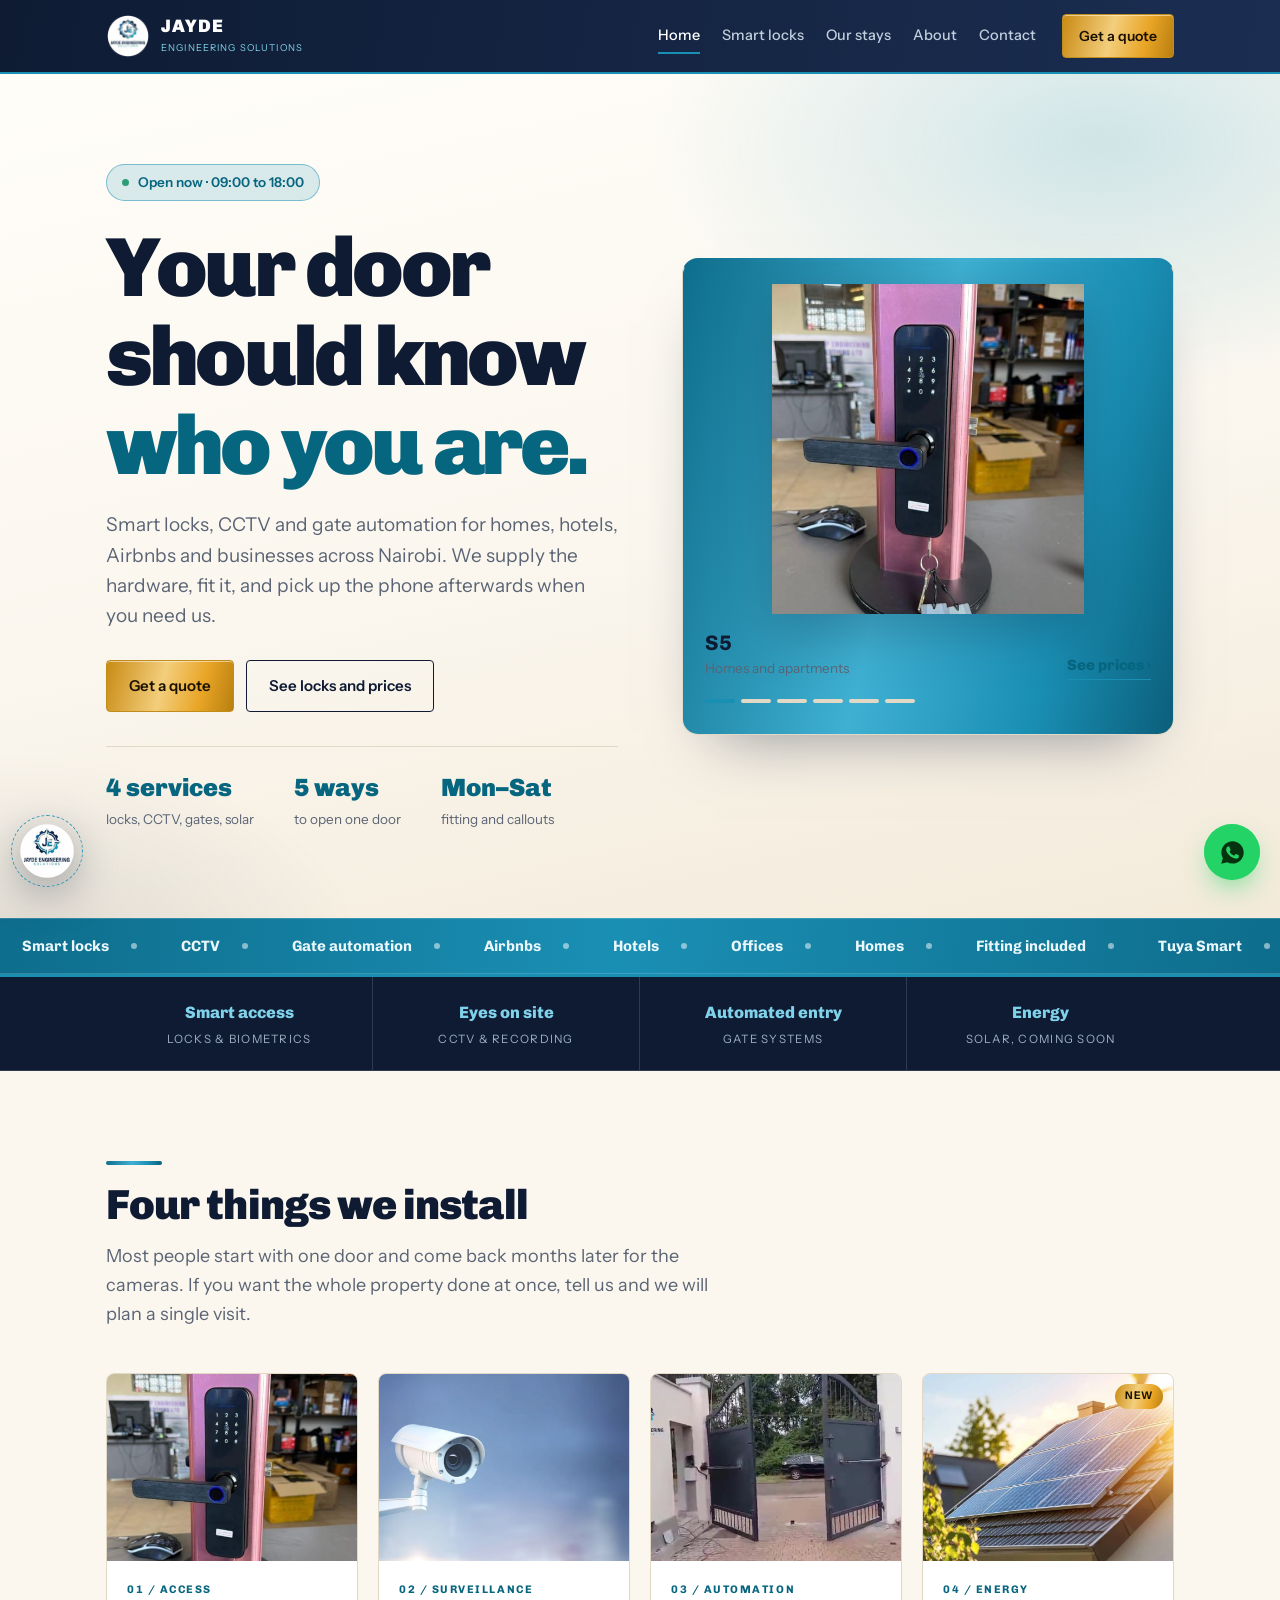
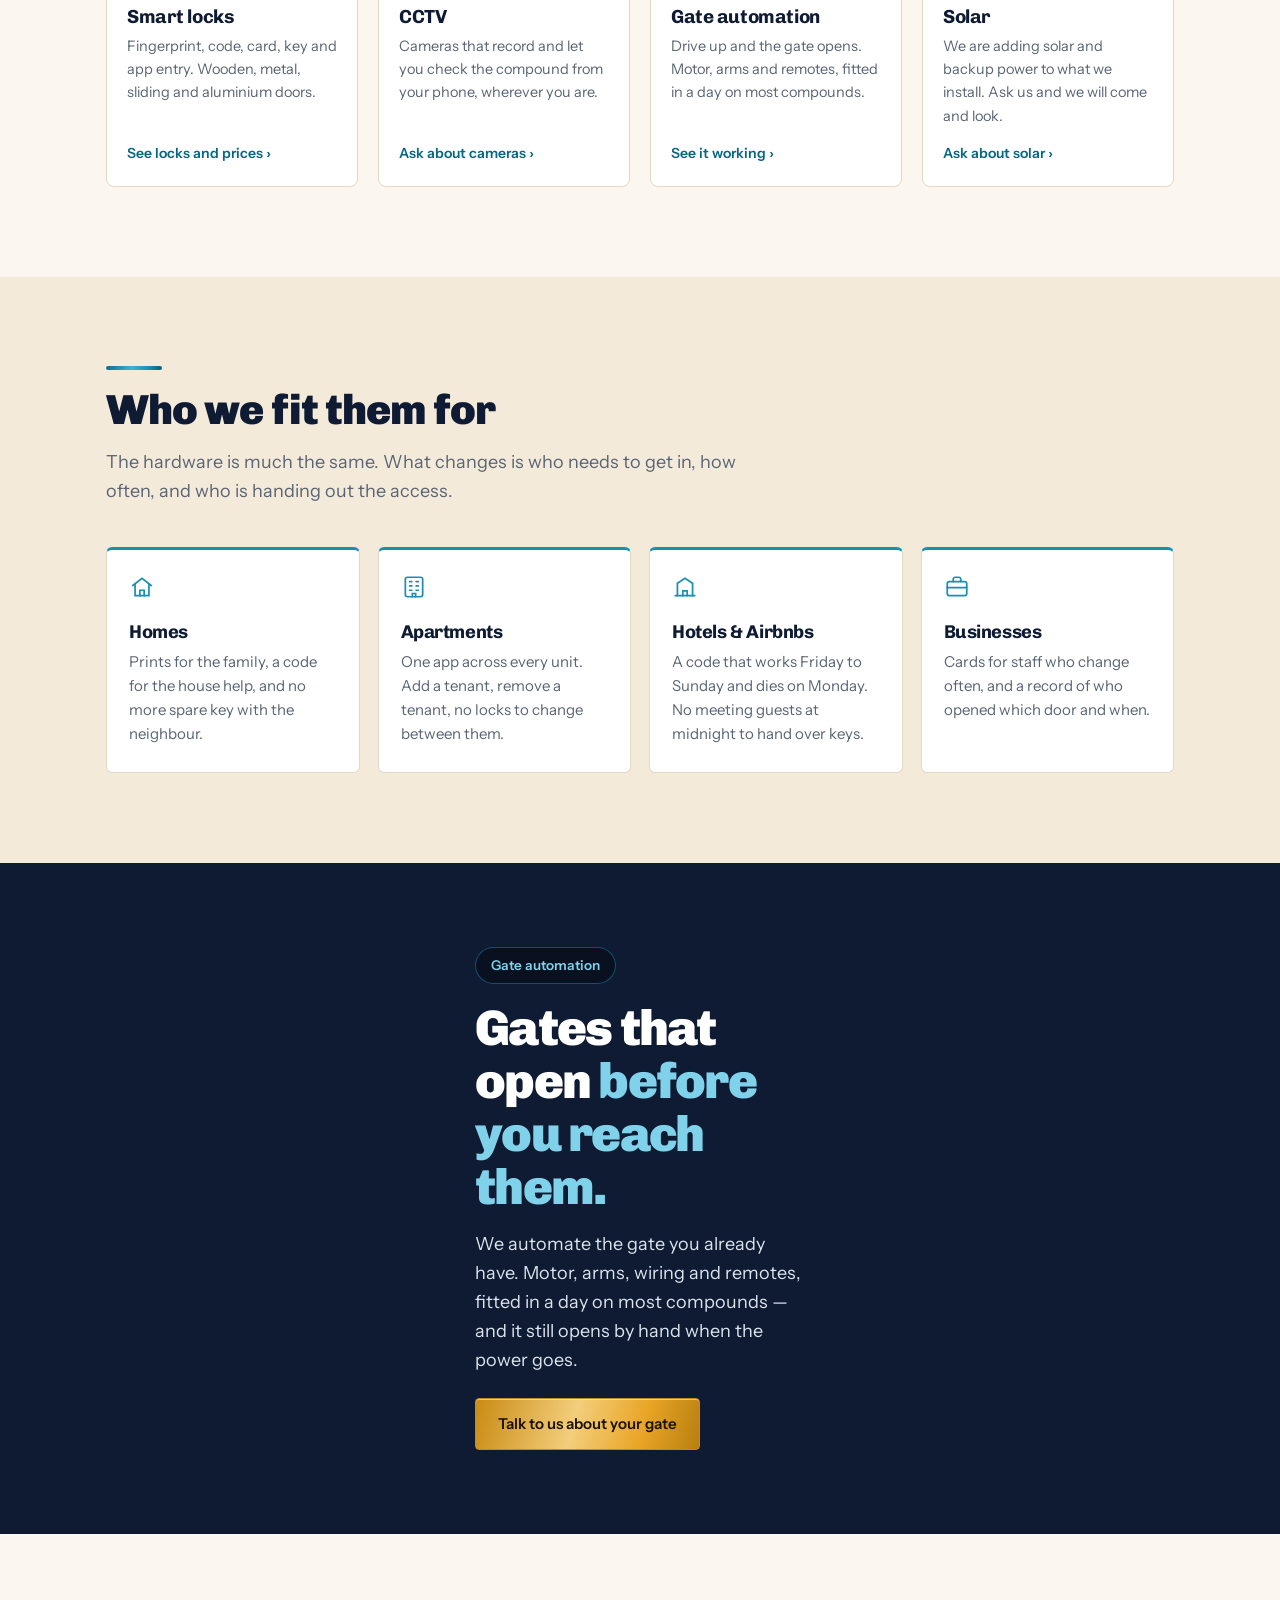
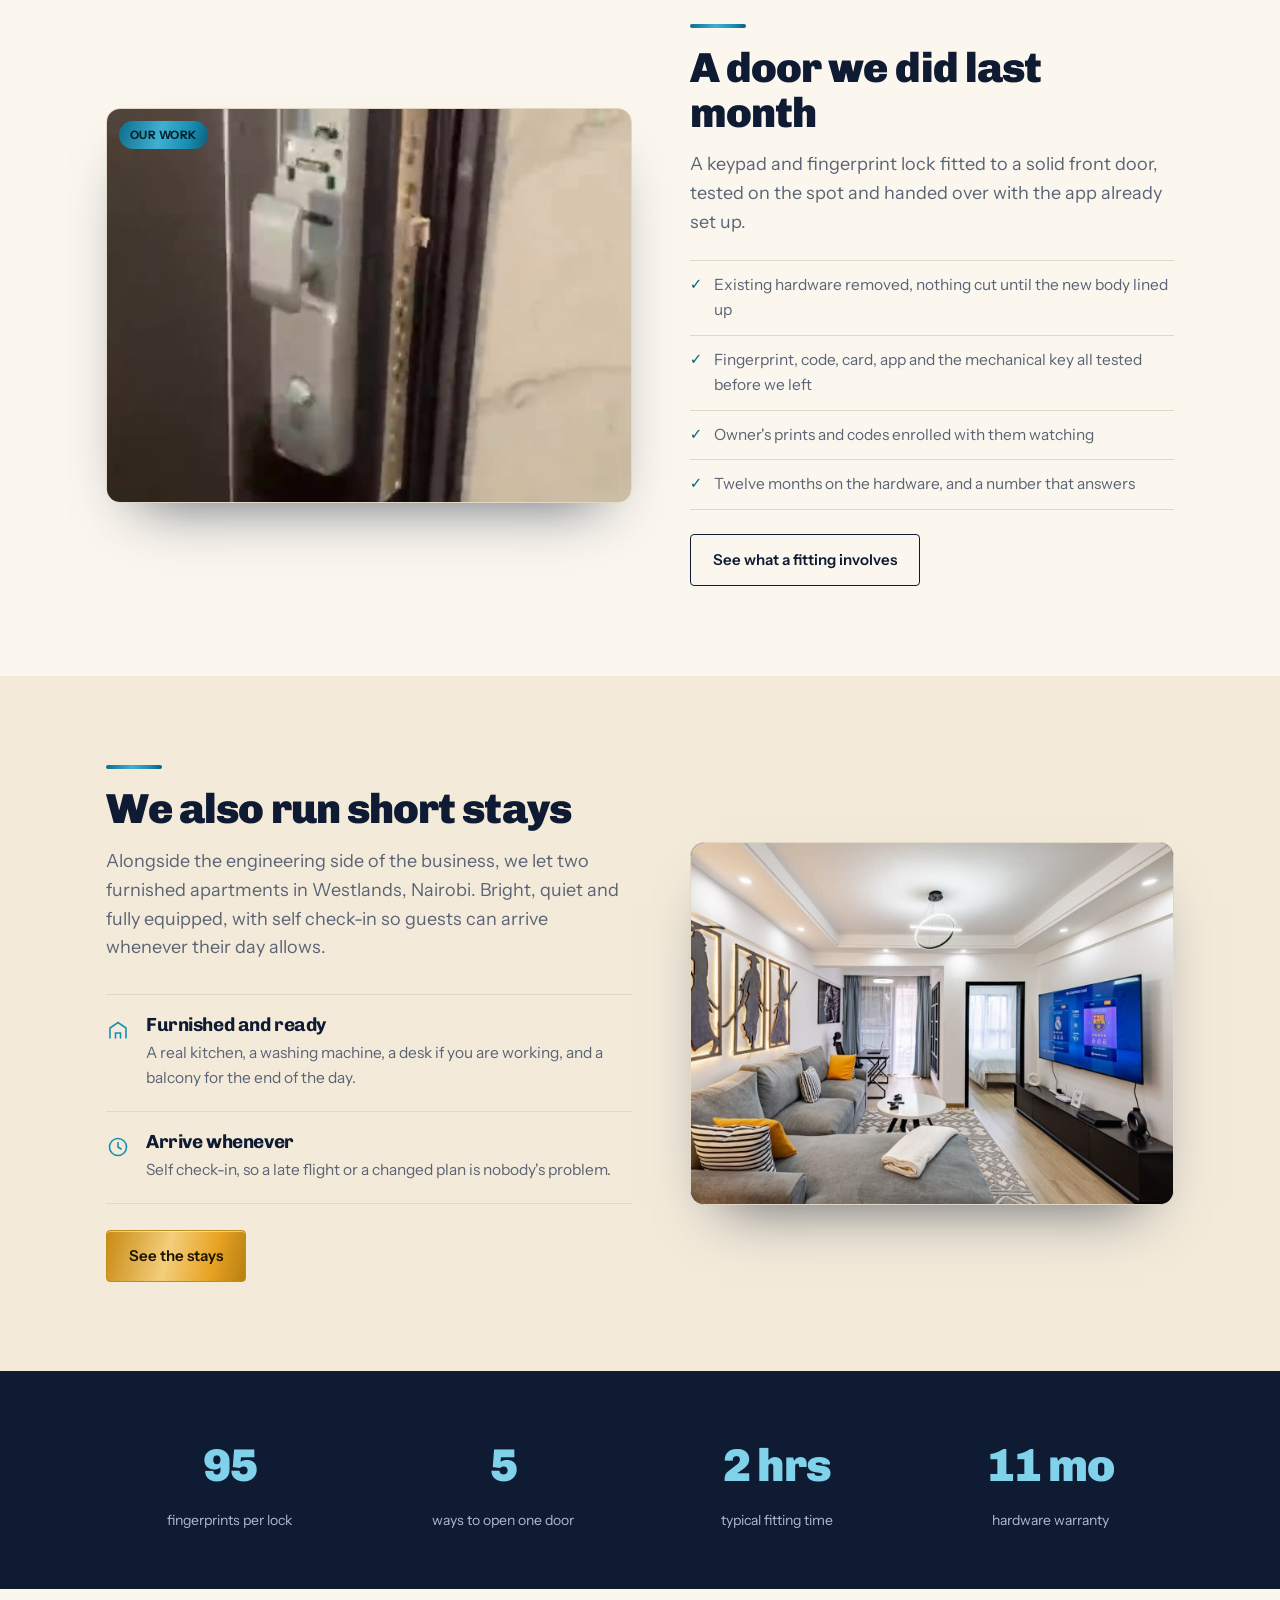
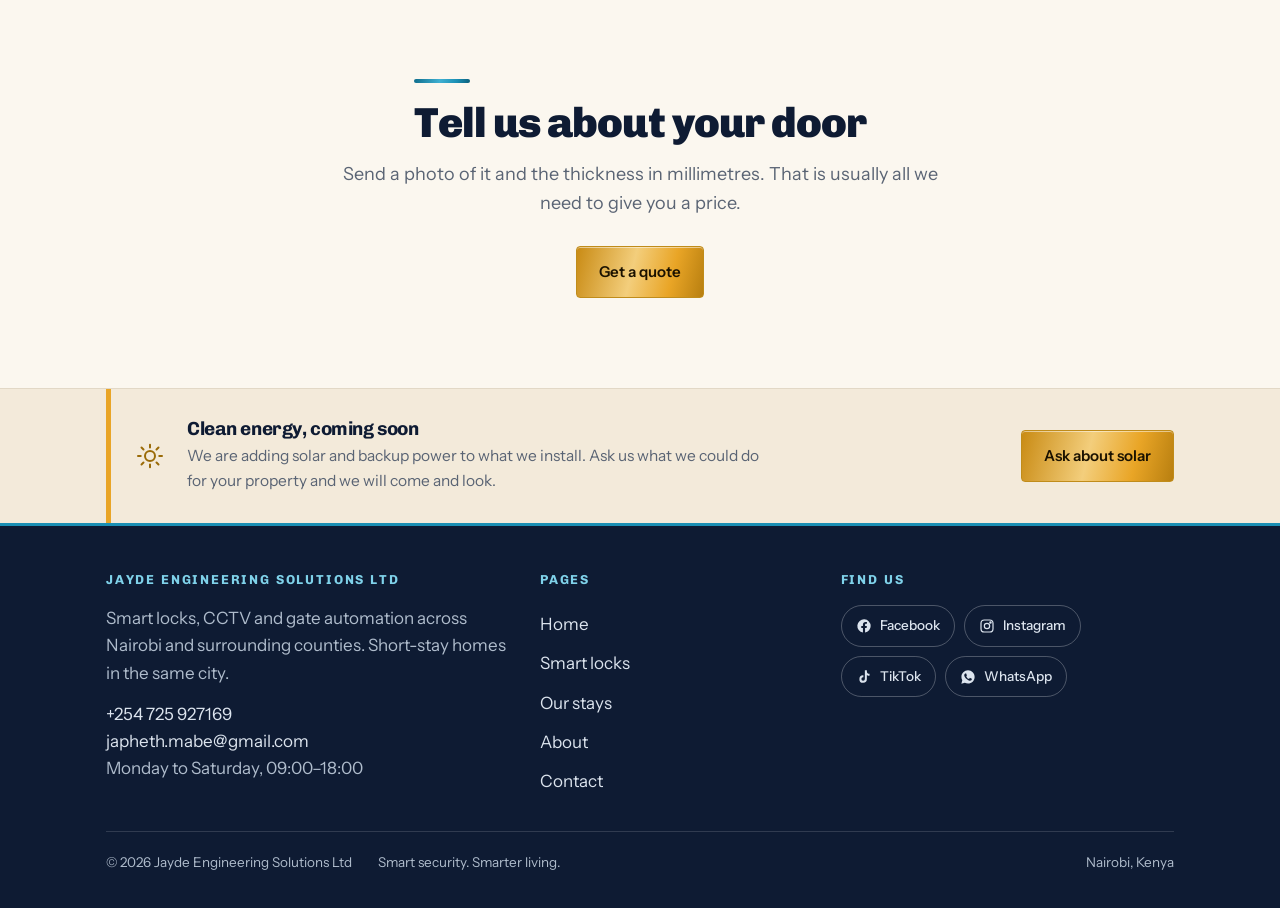
==== commit 9bf7ea00: "Add files via upload" ====
--- a/index.html
+++ b/index.html
@@ -53,7 +53,7 @@
           <a class="btn btn-line" href="smart-locks.html">See locks and prices</a>
         </div>
         <div class="hero-meta">
-          <div><b>KSh 17,999</b><small>where prices start</small></div>
+          <div><b>4 services</b><small>locks, CCTV, gates, solar</small></div>
           <div><b>5 ways</b><small>to open one door</small></div>
           <div><b>Mon&ndash;Sat</b><small>fitting and callouts</small></div>
         </div>
@@ -70,7 +70,7 @@
           </div>
           <div class="plate">
             <div><h3 id="pname">S5</h3><small id="pfit">Homes and apartments</small></div>
-            <span class="amt" id="pamt">KSh 17,999</span>
+            <a class="amt-link" href="smart-locks.html">See prices &rsaquo;</a>
           </div>
           <div class="dots" id="pdots"></div>
         </div>
@@ -171,57 +171,6 @@
         <p>We automate the gate you already have. Motor, arms, wiring and remotes, fitted in a day on most compounds &mdash; and it still opens by hand when the power goes.</p>
         <a class="btn btn-gold" href="contact.html">Talk to us about your gate</a>
       </div>
-    </div>
-  </section>
-
-  <section class="sec" id="locks">
-    <div class="wrap">
-      <div class="sec-head rv">
-        <h2>Three people pick most often</h2>
-        <p>Photograph your door, tell us how thick it is, and we will say which fits. Where a lock says fitting is included, that is the price you pay.</p>
-      </div>
-      <div class="grid3">
-        <article class="prod rv">
-          <figure><img src="assets/s5.jpg" alt="S5 smart lock"></figure>
-          <div class="prod-body">
-            <h3>S5</h3><p class="fit">Homes and apartments</p>
-            <p class="price">KSh 17,999</p>
-            <ul class="feat">
-              <li>Fingerprint, passcode, card, key and Tuya app</li>
-              <li>Send someone a passcode without being there</li>
-              <li>Our lowest-priced lock, and it still does everything</li>
-            </ul>
-            <a class="btn btn-dark" href="contact.html">Ask about the S5</a>
-          </div>
-        </article>
-        <article class="prod rv">
-          <figure><img src="assets/s320.jpg" alt="S320 smart lock"></figure>
-          <div class="prod-body">
-            <h3>S320</h3><p class="fit">Rentals and Airbnbs</p>
-            <p class="price">KSh 19,999</p>
-            <ul class="feat">
-              <li>Fingerprint, passcode, card, key, Tuya or TTLock app</li>
-              <li>Guest codes that expire on their own</li>
-              <li>Works on either app, which suits managed properties</li>
-            </ul>
-            <a class="btn btn-dark" href="contact.html">Ask about the S320</a>
-          </div>
-        </article>
-        <article class="prod rv">
-          <figure><span class="tag">Fitting included</span><img src="assets/lm1.jpg" alt="LM1 Cat Eye smart lock"></figure>
-          <div class="prod-body">
-            <h3>LM1 Cat Eye</h3><p class="fit">Front doors that need eyes</p>
-            <p class="price">KSh 32,100</p>
-            <ul class="feat">
-              <li>1080p camera, so you see who is outside before opening</li>
-              <li>Doorbell, forced-entry alarm, full entry record</li>
-              <li>All five ways in, all managed from the app</li>
-            </ul>
-            <a class="btn btn-dark" href="contact.html">Ask about the LM1 Cat Eye</a>
-          </div>
-        </article>
-      </div>
-      <p style="margin-top:30px"><a class="btn btn-line" href="smart-locks.html">See the full range and prices</a></p>
     </div>
   </section>
 
--- a/styles.css
+++ b/styles.css
@@ -5,7 +5,7 @@
    60 / 30 / 10
    60  warm cream       page backgrounds
    30  midnight blue    header, footer, dark bands, all text
-   10  marigold         buttons, tags, rules, prices
+   10  marigold         primary buttons, solar banner, "New" tags only
 
    The 10% accent is split: marigold carries every call to action, and
    a blue taken from the logo itself (#006C90) carries icons, links and
@@ -27,6 +27,7 @@
   --gold-lit:#F6CE79;
   --gold-ink:#9A6B08;
   --gold-metal:linear-gradient(104deg,#C98B14,#F3CE7C 44%,#E9A526 74%,#B87F10);
+  --blue-metal:linear-gradient(104deg,#0E6D8C,#3FB0D2 46%,#1A8FB4 76%,#0B5E7A);
   --blue:#1A8FB4;
   --blue-ink:#06657F;
   --blue-lit:#7FD2EA;
@@ -51,7 +52,7 @@
 h1,h2,h3{font-family:var(--display);margin:0;line-height:1.06;letter-spacing:-0.022em}
 p{margin:0}
 a{color:inherit}
-:focus-visible{outline:2px solid var(--gold-ink);outline-offset:3px}
+:focus-visible{outline:2px solid var(--blue-ink);outline-offset:3px}
 .wrap{max-width:var(--wrap);margin:0 auto;padding-inline:var(--gut)}
 .sec{padding-block:clamp(56px,7vw,94px)}
 .deep{background:var(--cream-deep)}
@@ -59,7 +60,7 @@
 .sec-head{max-width:58ch}
 .sec-head h2{font-weight:900;font-size:clamp(28px,4vw,42px)}
 .sec-head h2::before{content:"";display:block;width:56px;height:4px;border-radius:2px;
-  background:var(--gold-metal);margin-bottom:18px}
+  background:var(--blue-metal);margin-bottom:18px}
 .sec-head p{margin-top:15px;color:var(--slate);font-size:18px}
 .dark .sec-head p{color:#C3CEDD}
 
@@ -88,19 +89,19 @@
 /* ---------- header ---------- */
 .topbar{position:sticky;top:0;z-index:60;
   background:linear-gradient(100deg,var(--midnight),var(--midnight-2));
-  border-bottom:1px solid rgba(233,165,38,.36)}
+  border-bottom:2px solid var(--blue)}
 .topbar-in{display:flex;align-items:center;gap:12px;height:72px}
 .brand{display:flex;align-items:center;gap:11px;text-decoration:none;color:var(--white);
   min-width:0;flex:0 1 auto}
 .brand img{width:44px;height:44px;border-radius:50%;flex:none}
 .brand b{font-family:var(--display);font-weight:900;font-size:18px;display:block;
   line-height:1.05;letter-spacing:.04em;white-space:nowrap}
-.brand i{font-style:normal;font-size:9.5px;letter-spacing:.12em;color:var(--gold-lit);
+.brand i{font-style:normal;font-size:9.5px;letter-spacing:.12em;color:var(--blue-lit);
   display:block;margin-top:4px}
 .nav{margin-left:auto;display:flex;gap:22px}
 .nav a{color:#C3CEDD;text-decoration:none;font-size:14.5px;font-weight:500;position:relative}
 .nav a::after{content:"";position:absolute;left:0;right:100%;bottom:-6px;height:2px;
-  background:var(--gold);transition:right .25s}
+  background:var(--blue);transition:right .25s}
 .nav a:hover{color:var(--white)}
 .nav a:hover::after,.nav a.here::after{right:0}
 .nav a.here{color:var(--white)}
@@ -109,7 +110,7 @@
 .burger{display:none;flex:none;width:42px;height:42px;margin-left:8px;padding:0;
   background:none;border:1px solid rgba(255,255,255,.3);border-radius:6px;cursor:pointer;
   flex-direction:column;align-items:center;justify-content:center;gap:5px}
-.burger span{display:block;width:19px;height:2px;background:var(--gold-lit);border-radius:2px;
+.burger span{display:block;width:19px;height:2px;background:var(--blue-lit);border-radius:2px;
   transition:transform .28s,opacity .2s}
 .burger.open span:nth-child(1){transform:translateY(7px) rotate(45deg)}
 .burger.open span:nth-child(2){opacity:0}
@@ -119,7 +120,7 @@
   .burger{display:flex}
   .nav{position:fixed;top:72px;left:0;right:0;z-index:58;display:block;margin:0;
     padding:8px var(--gut) 18px;background:var(--midnight);
-    border-bottom:1px solid rgba(233,165,38,.36);
+    border-bottom:2px solid var(--blue);
     transform:translateY(-12px);opacity:0;visibility:hidden;
     transition:transform .26s ease,opacity .26s ease,visibility .26s}
   .nav.open{transform:none;opacity:1;visibility:visible}
@@ -147,13 +148,14 @@
   color:var(--blue-lit);font-weight:700;margin-bottom:14px}
 
 /* ---------- marquee ---------- */
-.marquee{background:var(--gold-metal);color:#1B1200;overflow:hidden;white-space:nowrap;
-  padding-block:13px;border-block:1px solid rgba(0,0,0,.12)}
+.marquee{background:linear-gradient(96deg,#0E6D8C,#1A8FB4 48%,#0E6D8C);color:#EAF7FB;
+  overflow:hidden;white-space:nowrap;padding-block:13px;
+  border-block:1px solid rgba(255,255,255,.16)}
 .marquee div{display:inline-flex;animation:slidex 34s linear infinite}
 .marquee:hover div{animation-play-state:paused}
 .marquee span{font-family:var(--display);font-weight:700;font-size:15px;padding-inline:22px;
   display:inline-flex;align-items:center;gap:22px}
-.marquee span::after{content:"";width:6px;height:6px;border-radius:50%;background:rgba(0,0,0,.42)}
+.marquee span::after{content:"";width:6px;height:6px;border-radius:50%;background:rgba(255,255,255,.5)}
 @keyframes slidex{to{transform:translateX(-50%)}}
 
 /* ---------- split: text beside video ---------- */
@@ -165,8 +167,8 @@
 .filmpanel video{width:100%;display:block;aspect-ratio:4/3;object-fit:cover}
 .filmpanel .live{position:absolute;top:12px;left:12px;z-index:2;display:inline-flex;
   align-items:center;gap:7px;font-size:11.5px;font-weight:700;letter-spacing:.04em;
-  color:#1B1200;background:var(--gold-metal);border-radius:100px;padding:5px 11px}
-.filmpanel .live i{width:6px;height:6px;border-radius:50%;background:#1B1200;
+  color:#04222C;background:var(--blue-metal);border-radius:100px;padding:5px 11px}
+.filmpanel .live i{width:6px;height:6px;border-radius:50%;background:#04222C;
   animation:blip 2.2s infinite}
 @keyframes blip{0%,100%{opacity:1}50%{opacity:.3}}
 .filmcap{margin-top:12px;font-size:14px;color:var(--slate)}
@@ -176,11 +178,11 @@
 .rowlist li{display:grid;grid-template-columns:auto 1fr;gap:16px;align-items:start;
   padding:20px 0;border-top:1px solid var(--sand);transition:border-color .25s}
 .rowlist li:last-child{border-bottom:1px solid var(--sand)}
-.rowlist li:hover{border-top-color:var(--gold)}
+.rowlist li:hover{border-top-color:var(--blue)}
 .rowlist svg{color:var(--blue);margin-top:3px;transition:color .25s}
 .rowlist li:hover svg{color:var(--blue-ink)}
 .rowno{display:block;font-family:var(--display);font-size:11px;font-weight:700;
-  letter-spacing:.12em;text-transform:uppercase;color:var(--gold-ink);margin-bottom:6px}
+  letter-spacing:.12em;text-transform:uppercase;color:var(--blue-ink);margin-bottom:6px}
 .isnew{font-weight:700;letter-spacing:.04em;margin-left:8px;padding:2px 7px;
   border-radius:100px;background:var(--gold-metal);color:#1B1200;font-size:10px}
 .rowlist h3{font-size:19px;font-weight:700}
@@ -195,7 +197,7 @@
 .grid3{display:grid;grid-template-columns:repeat(3,1fr);gap:22px;margin-top:42px}
 @media (max-width:900px){.grid3{grid-template-columns:1fr;max-width:440px}}
 .card{background:var(--white);border:1px solid var(--sand);border-radius:6px;
-  border-top:3px solid var(--gold);padding:24px 22px 26px;
+  border-top:3px solid var(--blue);padding:24px 22px 26px;
   transition:transform .25s,box-shadow .25s}
 .card:hover{transform:translateY(-5px);box-shadow:0 22px 40px -28px rgba(14,27,51,.55)}
 .card svg{color:var(--blue);margin-bottom:14px}
@@ -206,20 +208,20 @@
 .prod{background:var(--white);border:1px solid var(--sand);border-radius:6px;
   display:flex;flex-direction:column;overflow:hidden;
   transition:transform .25s,box-shadow .25s,border-color .25s}
-.prod:hover{transform:translateY(-6px);border-color:var(--gold);
+.prod:hover{transform:translateY(-6px);border-color:var(--blue);
   box-shadow:0 24px 44px -28px rgba(14,27,51,.55)}
 .prod figure{margin:0;position:relative;background:#fff;aspect-ratio:4/3;display:flex;
   align-items:center;justify-content:center;padding:14px;
   border-bottom:1px solid var(--sand);overflow:hidden}
 .prod figure img{max-height:100%;width:auto;object-fit:contain;transition:transform .35s}
 .prod:hover figure img{transform:scale(1.06)}
-.tag{position:absolute;top:12px;left:12px;background:var(--gold-metal);color:#1B1200;
+.tag{position:absolute;top:12px;left:12px;background:var(--blue-metal);color:#04222C;
   z-index:2;font-size:11.5px;font-weight:700;padding:5px 9px;border-radius:3px}
 .prod-body{padding:20px 22px 22px;display:flex;flex-direction:column;flex:1}
 .prod-body h3{font-size:20px;font-weight:700}
 .fit{font-size:13.5px;color:var(--blue-ink);font-weight:600;margin-top:6px}
 .price{font-family:var(--display);font-weight:900;font-size:27px;margin-top:14px;
-  color:var(--midnight);letter-spacing:-0.03em}
+  color:var(--blue-ink);letter-spacing:-0.03em}
 .feat{list-style:none;padding:0;margin:14px 0 0;flex:1}
 .feat li{font-size:14.5px;color:var(--slate);padding:6px 0 6px 18px;position:relative}
 .feat li::before{content:"";position:absolute;left:0;top:14px;width:7px;height:7px;
@@ -238,7 +240,7 @@
 .band .wrap{position:relative;z-index:2;padding-block:clamp(52px,7vw,84px)}
 .bandcopy{max-width:30ch}
 .bandcopy h2{font-weight:900;font-size:clamp(30px,5vw,50px);letter-spacing:-0.035em;margin-top:18px}
-.bandcopy h2 em{font-style:normal;color:var(--gold-lit)}
+.bandcopy h2 em{font-style:normal;color:var(--blue-lit)}
 .bandcopy p{margin-top:16px;color:#DCE4EE;font-size:clamp(16.5px,2vw,18px)}
 .bandcopy .btn{margin-top:24px}
 @media (max-width:760px){
@@ -249,12 +251,12 @@
 
 /* ---------- eyebrow ---------- */
 .eyebrow{display:inline-flex;align-items:center;gap:9px;font-size:13.5px;font-weight:600;
-  color:var(--gold-ink);background:rgba(233,165,38,.16);
-  border:1px solid rgba(233,165,38,.5);border-radius:100px;padding:7px 15px}
+  color:var(--blue-ink);background:rgba(26,143,180,.16);
+  border:1px solid rgba(26,143,180,.5);border-radius:100px;padding:7px 15px}
 .eyebrow i{width:7px;height:7px;border-radius:50%;background:var(--go);flex:none;
   box-shadow:0 0 0 0 rgba(46,156,116,.7);animation:ping2 2s infinite}
 @keyframes ping2{70%{box-shadow:0 0 0 9px rgba(46,156,116,0)}100%{box-shadow:0 0 0 0 rgba(46,156,116,0)}}
-.dark .eyebrow,.band .eyebrow{color:var(--gold-lit);background:rgba(0,0,0,.35)}
+.dark .eyebrow,.band .eyebrow{color:var(--blue-lit);background:rgba(0,0,0,.35)}
 
 /* ---------- solar banner ---------- */
 .solarband{background:var(--cream-deep);border-top:1px solid var(--sand)}
@@ -269,20 +271,20 @@
 
 /* ---------- footer ---------- */
 .foot{background:var(--midnight);color:#AFBCCC;padding-block:44px 34px;
-  border-top:1px solid rgba(233,165,38,.3)}
+  border-top:3px solid var(--blue)}
 .footgrid{display:grid;grid-template-columns:1.2fr .8fr 1fr;gap:34px}
 @media (max-width:820px){.footgrid{grid-template-columns:1fr;gap:28px}}
 .foot h4{font-family:var(--display);font-size:13px;letter-spacing:.14em;text-transform:uppercase;
   color:var(--blue-lit);margin:0 0 14px}
 .foot a{color:#DCE4EE;text-decoration:none}
-.foot a:hover{color:var(--gold-lit)}
+.foot a:hover{color:var(--blue-lit)}
 .footlinks{list-style:none;padding:0;margin:0}
 .footlinks li{padding:6px 0}
 .socials{display:flex;flex-wrap:wrap;gap:9px;margin-top:6px}
 .socials a{display:inline-flex;align-items:center;gap:8px;padding:9px 14px;border-radius:100px;
   border:1px solid rgba(255,255,255,.26);font-size:13.5px;font-weight:500;
   transition:border-color .2s,transform .2s}
-.socials a:hover{border-color:var(--gold-lit);transform:translateY(-2px)}
+.socials a:hover{border-color:var(--blue-lit);transform:translateY(-2px)}
 .footbase{margin-top:30px;padding-top:20px;border-top:1px solid rgba(255,255,255,.14);
   display:flex;flex-wrap:wrap;gap:12px 26px;font-size:13.5px}
 .footbase .end{margin-left:auto}
@@ -300,7 +302,7 @@
   filter:drop-shadow(0 12px 22px rgba(14,27,51,.4))}
 .spinlogo img{width:100%;height:100%;border-radius:50%;animation:spin 18s linear infinite}
 .spinlogo::after{content:"";position:absolute;inset:-7px;border-radius:50%;
-  border:1px dashed rgba(233,165,38,.9);animation:spin 26s linear infinite reverse}
+  border:1px dashed rgba(26,143,180,.9);animation:spin 26s linear infinite reverse}
 @keyframes spin{to{transform:rotate(360deg)}}
 @media (max-width:1420px){.spinlogo{width:58px;height:58px;top:auto;bottom:20px;left:18px}}
 @media (max-width:560px){.spinlogo{width:42px;height:42px;bottom:12px;left:12px;opacity:.94}
@@ -321,7 +323,7 @@
   border:1px solid rgba(255,255,255,.24);font-family:var(--body);font-size:16px;
   transition:border-color .2s}
 .field textarea{min-height:104px;resize:vertical}
-.field input:focus,.field select:focus,.field textarea:focus{border-color:var(--gold)}
+.field input:focus,.field select:focus,.field textarea:focus{border-color:var(--blue)}
 .field option{color:#111}
 .formbox .btn{margin-top:24px;width:100%}
 .reach{list-style:none;padding:0;margin:0}
@@ -330,9 +332,9 @@
 .reach small{display:block;font-size:13.5px;color:var(--slate);margin-bottom:5px}
 .reach a,.reach b{font-family:var(--display);font-weight:700;font-size:19px;
   text-decoration:none;color:var(--midnight)}
-.reach a:hover{color:var(--gold-ink)}
+.reach a:hover{color:var(--blue-ink)}
 .reach .socials a{color:var(--midnight);border-color:var(--sand)}
-.reach .socials a:hover{border-color:var(--gold)}
+.reach .socials a:hover{border-color:var(--blue)}
 
 /* ---------- rentals ---------- */
 .stay{background:var(--white);border:1px solid var(--sand);border-radius:10px;
@@ -348,13 +350,13 @@
   border-radius:100px;padding:5px 12px}
 .swipewrap{position:relative}
 .swipecount{position:absolute;top:12px;right:12px;z-index:2;font-size:12px;font-weight:700;
-  color:#1B1200;background:var(--gold-metal);border-radius:100px;padding:5px 11px}
+  color:#04222C;background:var(--blue-metal);border-radius:100px;padding:5px 11px}
 .swipedots{display:flex;gap:6px;justify-content:center;padding:12px 0 0}
 .swipedots button{width:28px;height:20px;border:0;background:none;padding:0;cursor:pointer;
   position:relative;-webkit-tap-highlight-color:transparent}
 .swipedots button::after{content:"";position:absolute;left:0;right:0;top:8px;height:4px;
   border-radius:2px;background:var(--sand);transition:background .25s}
-.swipedots button.on::after{background:var(--gold)}
+.swipedots button.on::after{background:var(--blue)}
 .stay-body{padding:22px 24px 26px}
 .stay-body h3{font-size:22px;font-weight:800}
 .stay-meta{display:flex;flex-wrap:wrap;gap:8px;margin-top:12px}
@@ -367,11 +369,11 @@
 .story{max-width:66ch}
 .story p{margin-top:20px;font-size:18px;color:var(--slate)}
 .story p.lead{font-size:21px;color:var(--midnight)}
-.pull{margin:34px 0;padding:22px 26px;border-left:5px solid var(--gold);
+.pull{margin:34px 0;padding:22px 26px;border-left:5px solid var(--blue);
   background:var(--cream-deep);font-family:var(--display);font-size:20px;
   font-weight:700;line-height:1.35}
-.draftnote{margin-top:34px;padding:16px 20px;border:1px dashed var(--gold);
-  border-radius:6px;background:rgba(233,165,38,.09);font-size:14.5px;color:var(--gold-ink)}
+.draftnote{margin-top:34px;padding:16px 20px;border:1px dashed var(--blue);
+  border-radius:6px;background:rgba(26,143,180,.09);font-size:14.5px;color:var(--blue-ink)}
 
 /* ---------- faq ---------- */
 .faq{list-style:none;padding:0;margin:34px 0 0;max-width:70ch}
@@ -380,7 +382,7 @@
 .faq summary{cursor:pointer;padding:18px 0;font-family:var(--display);font-weight:700;
   font-size:17.5px;list-style:none;display:flex;align-items:center;gap:12px}
 .faq summary::-webkit-details-marker{display:none}
-.faq summary::before{content:"+";color:var(--gold-ink);font-size:20px;flex:none;width:18px}
+.faq summary::before{content:"+";color:var(--blue-ink);font-size:20px;flex:none;width:18px}
 .faq details[open] summary::before{content:"\2212"}
 .faq p{padding:0 0 20px 30px;color:var(--slate);font-size:15.5px}
 
@@ -389,7 +391,7 @@
 .statgrid{display:grid;grid-template-columns:repeat(4,1fr);gap:26px;text-align:center}
 @media (max-width:760px){.statgrid{grid-template-columns:repeat(2,1fr);gap:30px 20px}}
 .stat b{font-family:var(--display);font-weight:900;font-size:clamp(30px,4.6vw,46px);
-  display:block;color:var(--gold-lit);letter-spacing:-0.03em}
+  display:block;color:var(--blue-lit);letter-spacing:-0.03em}
 .stat small{display:block;margin-top:6px;color:#AFBCCC;font-size:14px}
 
 @media (prefers-reduced-motion:reduce){
@@ -403,14 +405,14 @@
 /* ---------- hero ---------- */
 .hero{position:relative;overflow:hidden;padding-block:clamp(48px,7vw,92px);
   background:
-    radial-gradient(720px 400px at 86% 8%,rgba(233,165,38,.20),transparent 62%),
+    radial-gradient(720px 400px at 86% 8%,rgba(26,143,180,.20),transparent 62%),
     radial-gradient(560px 330px at 2% 104%,rgba(14,27,51,.10),transparent 60%),
     linear-gradient(168deg,#FFFDF8,var(--cream) 52%,var(--cream-deep))}
 .hero-grid{position:relative;display:grid;grid-template-columns:1.02fr .98fr;
   gap:clamp(32px,5vw,68px);align-items:center}
 @media (max-width:960px){.hero-grid{grid-template-columns:1fr;gap:44px}}
 .hero h1{font-weight:900;font-size:clamp(40px,7vw,84px);letter-spacing:-0.045em;margin-top:22px}
-.hero h1 em{font-style:normal;background:linear-gradient(96deg,var(--blue-ink),var(--gold-ink));
+.hero h1 em{font-style:normal;background:linear-gradient(96deg,var(--blue-ink),var(--blue-ink));
   -webkit-background-clip:text;background-clip:text;color:transparent}
 .hero-sub{margin-top:20px;max-width:46ch;color:var(--slate);font-size:clamp(16.5px,2vw,19px)}
 .hero-cta{display:flex;flex-wrap:wrap;gap:12px;margin-top:28px}
@@ -419,7 +421,7 @@
 .hero-meta{margin-top:34px;padding-top:20px;border-top:1px solid var(--sand);
   display:flex;flex-wrap:wrap;gap:22px 40px}
 .hero-meta b{font-family:var(--display);font-weight:900;font-size:25px;display:block;
-  color:var(--gold-ink)}
+  color:var(--blue-ink)}
 .hero-meta small{color:var(--slate);font-size:13.5px;display:block;margin-top:3px;
   max-width:17ch;line-height:1.4}
 
@@ -427,11 +429,11 @@
 .show{position:relative}
 .stage{position:relative;background:var(--white);border:1px solid var(--sand);
   border-top:4px solid transparent;border-radius:16px;padding:22px;overflow:hidden;
-  background-image:var(--gold-metal),linear-gradient(#fff,#fff);
+  background-image:var(--blue-metal),linear-gradient(#fff,#fff);
   background-origin:border-box;background-clip:border-box,padding-box;
   box-shadow:0 30px 60px -34px rgba(14,27,51,.5)}
 .stage::before{content:"";position:absolute;width:330px;height:330px;border-radius:50%;
-  top:-150px;right:-120px;background:radial-gradient(circle,rgba(233,165,38,.20),transparent 68%)}
+  top:-150px;right:-120px;background:radial-gradient(circle,rgba(26,143,180,.20),transparent 68%)}
 .slides{position:relative;height:clamp(240px,52vw,330px)}
 .slide{position:absolute;inset:0;display:flex;align-items:center;justify-content:center;
   opacity:0;transform:scale(.94);transition:opacity .55s,transform .55s;pointer-events:none}
@@ -444,13 +446,13 @@
 .plate h3{font-size:clamp(18px,4.4vw,21px);font-weight:700}
 .plate small{display:block;color:var(--slate);font-size:13.5px;margin-top:4px}
 .plate .amt{font-family:var(--display);font-weight:900;font-size:clamp(22px,5.4vw,28px);
-  color:var(--gold-ink);white-space:nowrap;letter-spacing:-0.03em}
+  color:var(--blue-ink);white-space:nowrap;letter-spacing:-0.03em}
 .dots{display:flex;gap:6px;margin-top:10px;position:relative}
 .dots button{width:30px;height:22px;border:0;cursor:pointer;padding:0;background:none;
   position:relative;-webkit-tap-highlight-color:transparent}
 .dots button::after{content:"";position:absolute;left:0;right:0;top:9px;height:4px;
   border-radius:2px;background:var(--sand);transition:background .25s}
-.dots button.on::after{background:var(--gold)}
+.dots button.on::after{background:var(--blue)}
 
 /* ---------- tuya app section ---------- */
 .appgrid{display:grid;grid-template-columns:1fr .8fr;gap:clamp(30px,5vw,60px);
@@ -464,7 +466,7 @@
 .feats h3{font-size:17.5px;font-weight:700}
 .feats p{margin-top:5px;color:#C3CEDD;font-size:15px;max-width:44ch}
 .tuyabadge{display:inline-flex;align-items:center;gap:10px;margin-top:24px;
-  border:1px solid rgba(233,165,38,.45);border-radius:100px;padding:8px 16px 8px 8px;
+  border:1px solid rgba(26,143,180,.45);border-radius:100px;padding:8px 16px 8px 8px;
   font-size:14px;color:#DCE4EE}
 .tuyabadge img{width:26px;height:26px;border-radius:6px}
 .phone{width:258px;margin:0 auto;background:#050D1C;border:9px solid #050D1C;
@@ -479,15 +481,15 @@
   cursor:pointer;transition:border-color .3s,transform .2s;animation:breathe 3.4s ease-in-out infinite}
 @keyframes breathe{0%,100%{box-shadow:0 0 0 0 rgba(46,156,116,.34)}50%{box-shadow:0 0 0 13px rgba(46,156,116,0)}}
 .ring:active{transform:scale(.96)}
-.ring.open{border-color:var(--gold)}
+.ring.open{border-color:var(--blue)}
 .ring b{font-size:10.5px;font-weight:600;color:var(--slate)}
 .ring svg{color:var(--go);transition:color .3s}
-.ring.open svg{color:var(--gold-ink)}
+.ring.open svg{color:var(--blue-ink)}
 .devname{text-align:center;font-size:11.5px;color:var(--slate);padding:6px 0 12px}
 .devname b{color:var(--midnight);display:block;font-size:13px;font-weight:600}
 .logrow{display:flex;align-items:center;gap:8px;background:#fff;margin:0 11px;padding:9px 11px;
   border-radius:8px;font-size:10px;color:var(--slate)}
-.logrow i{width:6px;height:6px;border-radius:50%;background:var(--gold);flex:none}
+.logrow i{width:6px;height:6px;border-radius:50%;background:var(--blue);flex:none}
 .rows{padding:11px}
 .row{display:flex;align-items:center;gap:10px;background:#fff;border-radius:8px;
   padding:10px 11px;margin-bottom:7px;font-size:11.5px;font-weight:500}
@@ -501,13 +503,13 @@
 .ticks li{padding:12px 0;border-bottom:1px solid var(--sand);display:grid;
   grid-template-columns:auto 1fr;gap:12px;align-items:start;font-size:15.5px;color:var(--slate)}
 .ticks li:first-child{border-top:1px solid var(--sand)}
-.ticks li::before{content:"\2713";color:var(--gold-ink);font-weight:900;font-size:15px;line-height:1.5}
+.ticks li::before{content:"\2713";color:var(--blue-ink);font-weight:900;font-size:15px;line-height:1.5}
 .shotframe{border-radius:14px;overflow:hidden;border:1px solid var(--sand);
   box-shadow:0 30px 58px -32px rgba(14,27,51,.7);position:relative}
 .shotframe img{width:100%;display:block;aspect-ratio:4/3;object-fit:cover}
 .shotframe .live{position:absolute;top:12px;left:12px;z-index:2;display:inline-flex;
   align-items:center;gap:7px;font-size:11.5px;font-weight:700;letter-spacing:.04em;
-  color:#1B1200;background:var(--gold-metal);border-radius:100px;padding:5px 11px}
+  color:#04222C;background:var(--blue-metal);border-radius:100px;padding:5px 11px}
 
 /* ---------- service cards with images ---------- */
 .svcgrid{display:grid;grid-template-columns:repeat(4,1fr);gap:20px;margin-top:44px}
@@ -532,11 +534,12 @@
 .svccard .go{margin-top:14px;font-size:14px;font-weight:600;color:var(--blue-ink)}
 
 /* ---------- trust strip ---------- */
-.trust{background:var(--midnight);color:var(--white);border-block:1px solid rgba(233,165,38,.34)}
+.trust{background:var(--midnight);color:var(--white);
+  border-top:3px solid var(--blue);border-bottom:1px solid rgba(255,255,255,.14)}
 .trustgrid{display:grid;grid-template-columns:repeat(4,1fr)}
 .trustitem{padding:22px 18px;border-right:1px solid rgba(255,255,255,.14);text-align:center}
 .trustitem:last-child{border-right:0}
-.trustitem b{font-family:var(--display);font-weight:800;font-size:16.5px;display:block}
+.trustitem b{font-family:var(--display);font-weight:800;font-size:16.5px;display:block;color:var(--blue-lit)}
 .trustitem span{display:block;margin-top:5px;color:#9FB0C2;font-size:11.5px;
   text-transform:uppercase;letter-spacing:.11em}
 @media (max-width:760px){
@@ -550,3 +553,7 @@
 .fieldgrid{display:grid;grid-template-columns:1fr 1fr;gap:0 16px}
 .fieldgrid .wide{grid-column:1/-1}
 @media (max-width:560px){.fieldgrid{grid-template-columns:1fr}}
+
+.amt-link{font-family:var(--display);font-weight:800;font-size:15px;color:var(--blue-ink);
+  text-decoration:none;white-space:nowrap;border-bottom:1px solid var(--blue);padding-bottom:2px}
+.amt-link:hover{color:var(--midnight);border-bottom-color:var(--midnight)}
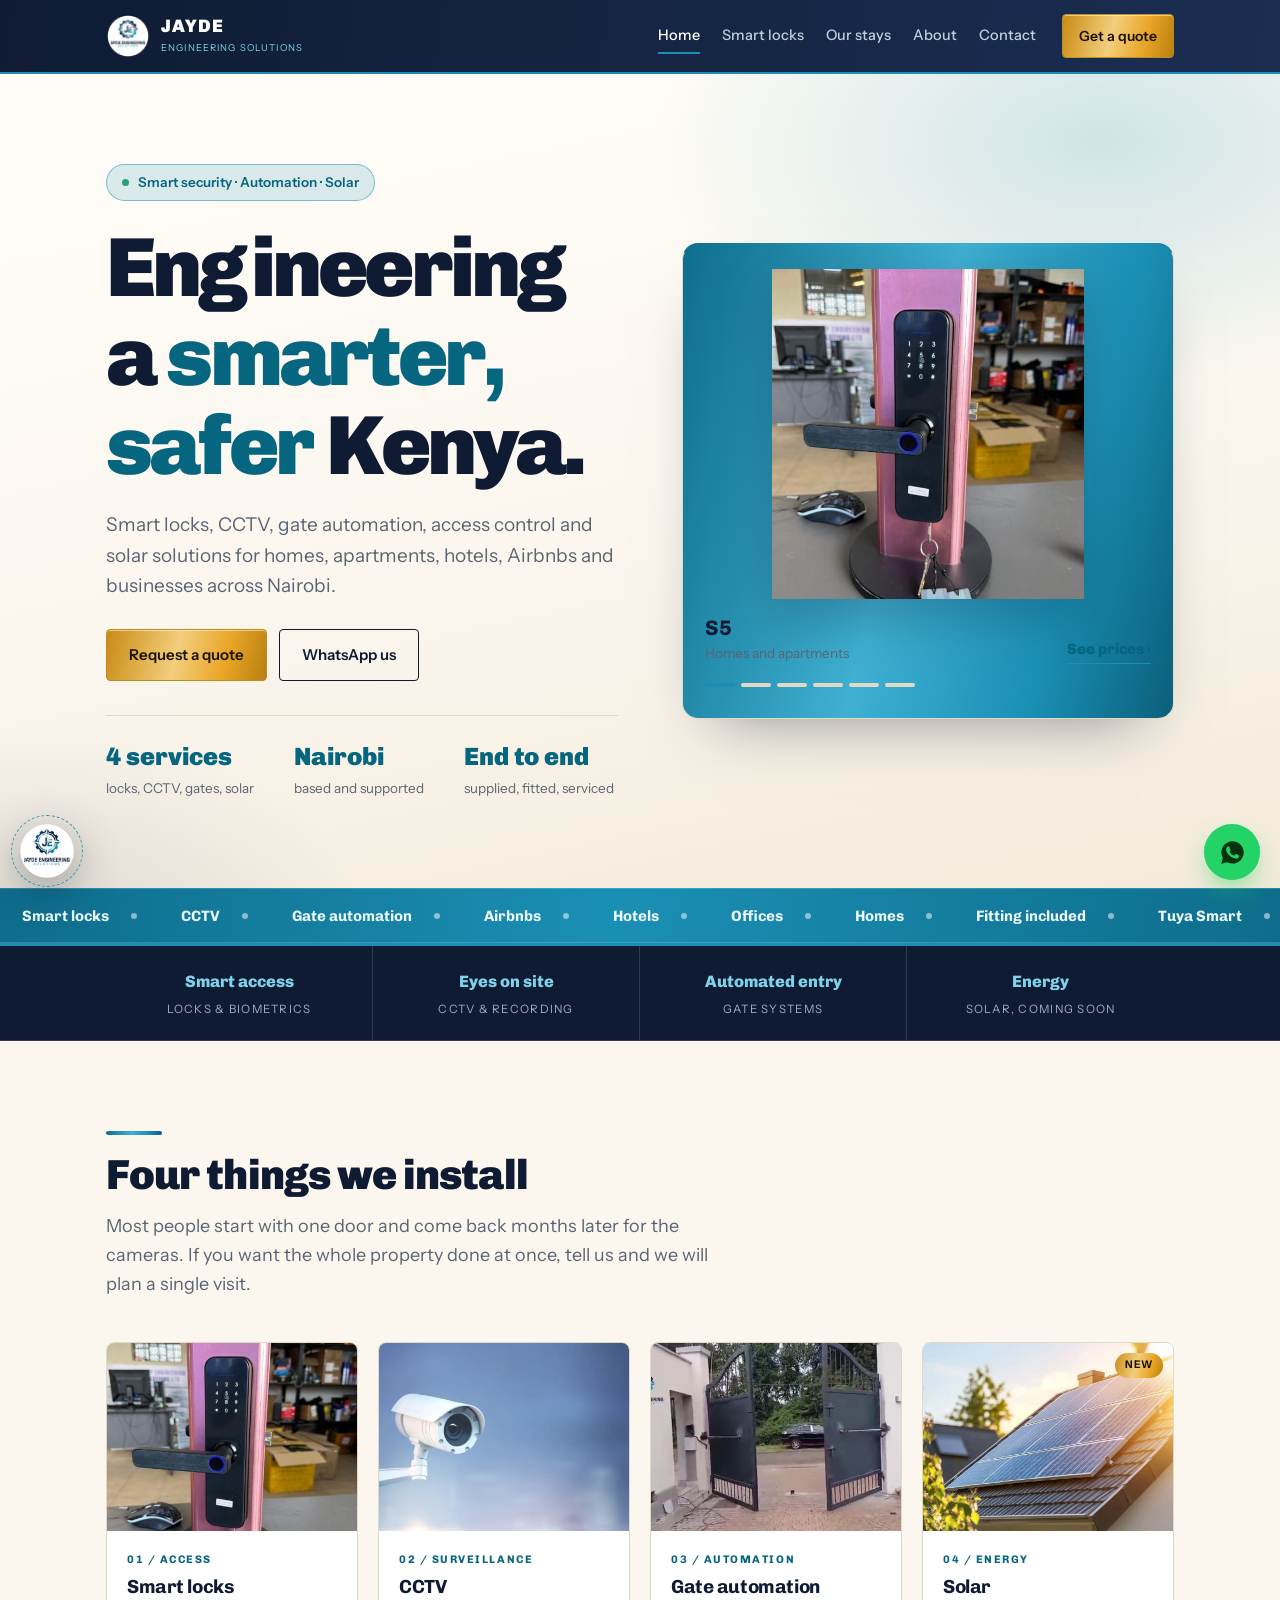
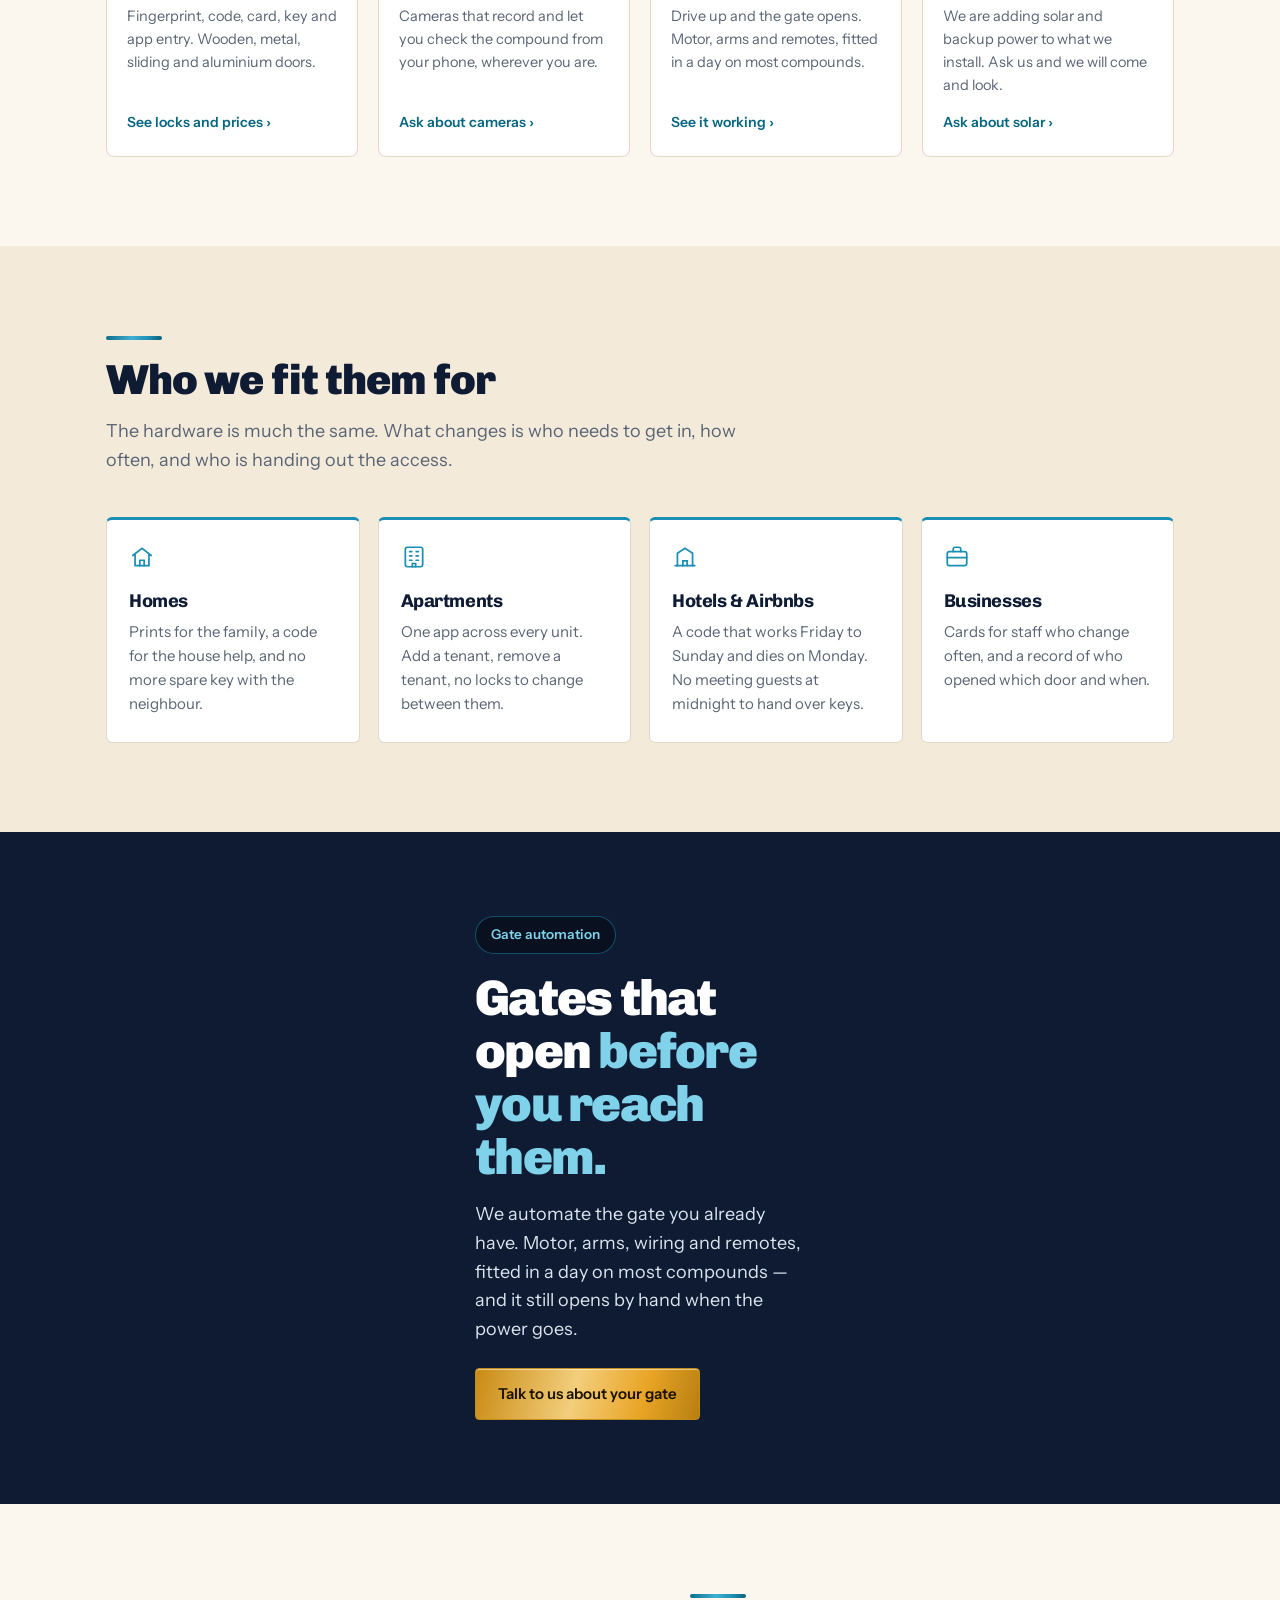
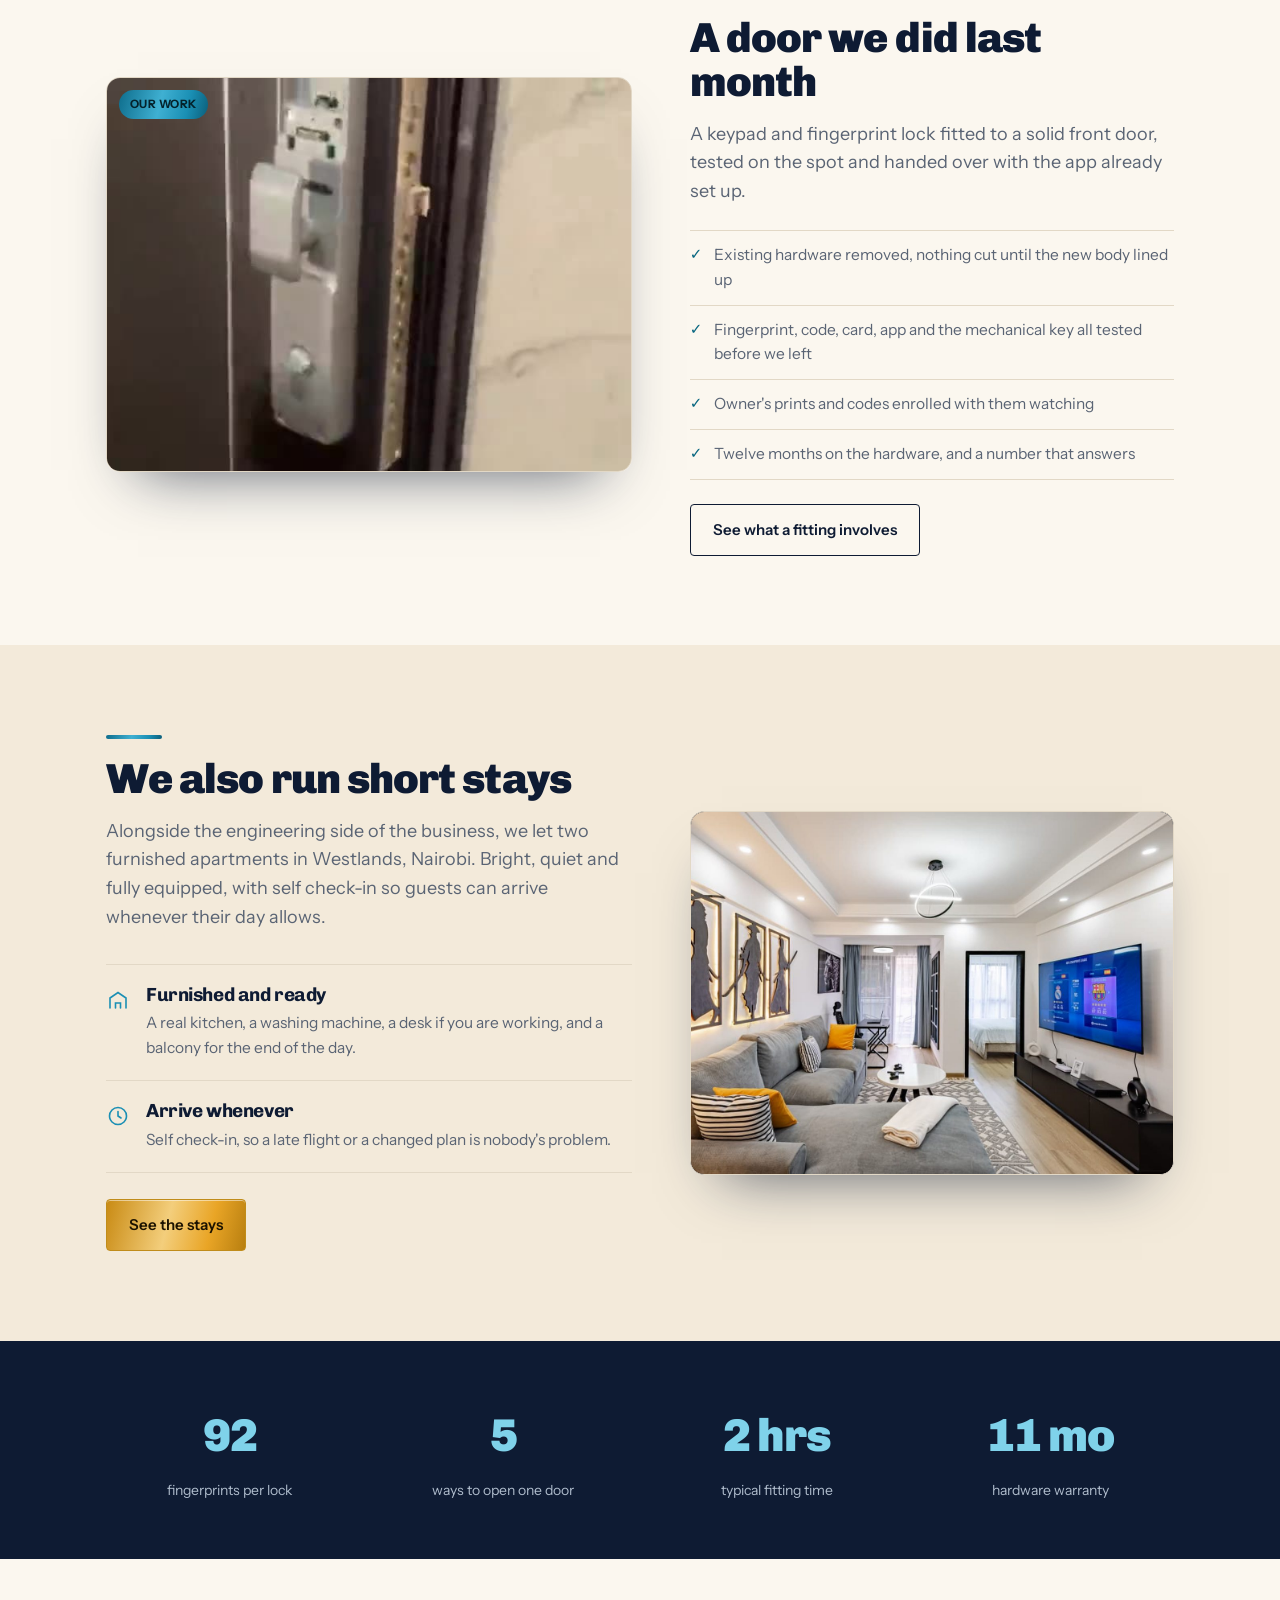
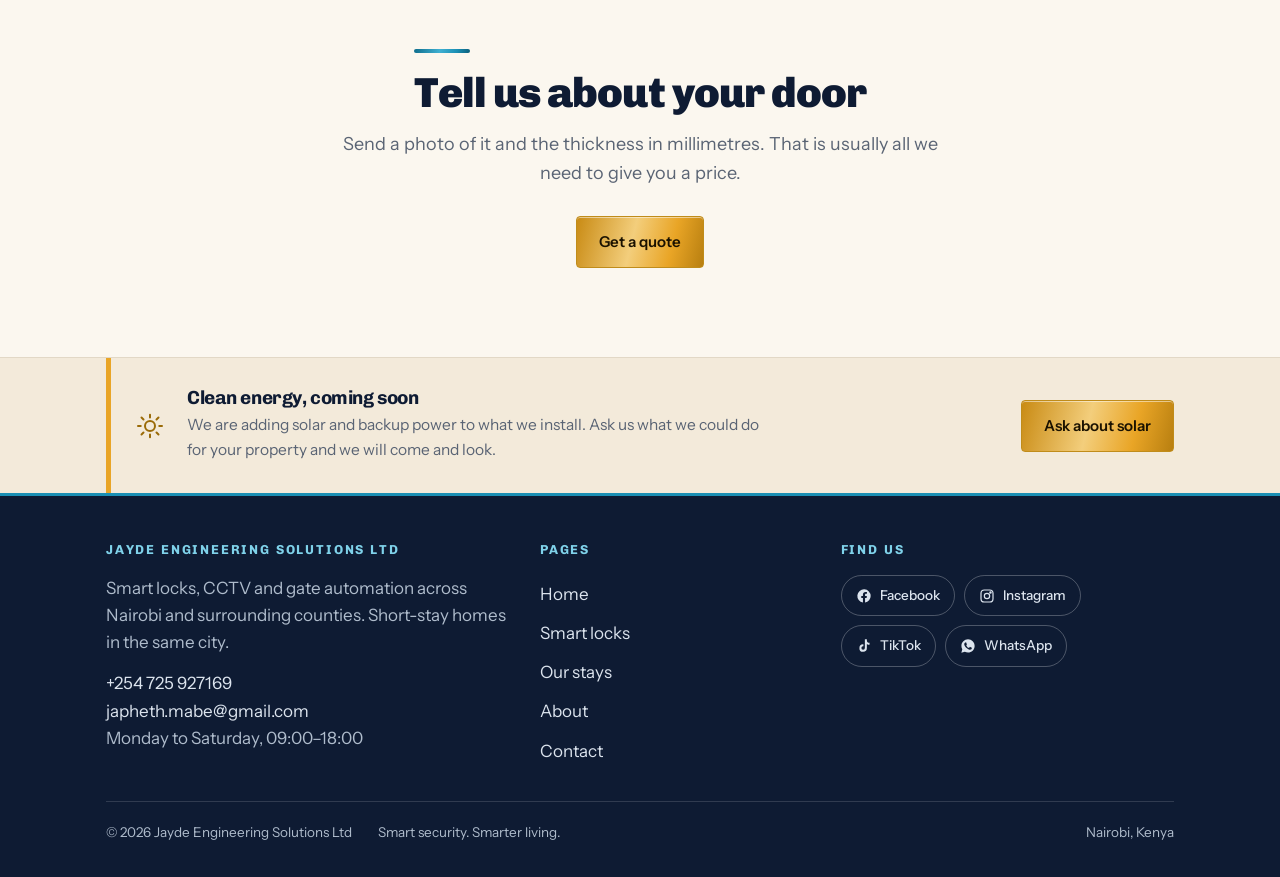
==== commit c4797f7d: "Add files via upload" ====
--- a/index.html
+++ b/index.html
@@ -3,10 +3,10 @@
 <head>
 <meta charset="UTF-8">
 <meta name="viewport" content="width=device-width, initial-scale=1">
-<title>Jayde Engineering Solutions Ltd — smart locks, CCTV & gate automation in Nairobi</title>
-<meta name="description" content="Smart locks, CCTV and gate automation for homes, hotels, Airbnbs and businesses in Nairobi. Supplied, fitted and supported.">
-<meta property="og:title" content="Jayde Engineering Solutions Ltd — smart locks, CCTV & gate automation in Nairobi">
-<meta property="og:description" content="Smart locks, CCTV and gate automation for homes, hotels, Airbnbs and businesses in Nairobi. Supplied, fitted and supported.">
+<title>Jayde Engineering Solutions Ltd — engineering a smarter, safer Kenya</title>
+<meta name="description" content="Smart locks, CCTV, gate automation, access control and solar for homes, apartments, hotels, Airbnbs and businesses in Nairobi.">
+<meta property="og:title" content="Jayde Engineering Solutions Ltd — engineering a smarter, safer Kenya">
+<meta property="og:description" content="Smart locks, CCTV, gate automation, access control and solar for homes, apartments, hotels, Airbnbs and businesses in Nairobi.">
 <link rel="icon" href="assets/logo.png">
 <link rel="preconnect" href="https://fonts.googleapis.com">
 <link rel="preconnect" href="https://fonts.gstatic.com" crossorigin>
@@ -45,17 +45,17 @@
   <section class="hero">
     <div class="wrap hero-grid">
       <div>
-        <span class="eyebrow"><i></i>Open now &middot; 09:00 to 18:00</span>
-        <h1>Your door should know <em>who you are.</em></h1>
-        <p class="hero-sub">Smart locks, CCTV and gate automation for homes, hotels, Airbnbs and businesses across Nairobi. We supply the hardware, fit it, and pick up the phone afterwards when you need us.</p>
+        <span class="eyebrow"><i></i>Smart security &middot; Automation &middot; Solar</span>
+        <h1>Engineering a <em>smarter, safer</em> Kenya.</h1>
+        <p class="hero-sub">Smart locks, CCTV, gate automation, access control and solar solutions for homes, apartments, hotels, Airbnbs and businesses across Nairobi.</p>
         <div class="hero-cta">
-          <a class="btn btn-gold" href="contact.html">Get a quote</a>
-          <a class="btn btn-line" href="smart-locks.html">See locks and prices</a>
+          <a class="btn btn-gold" href="contact.html">Request a quote</a>
+          <a class="btn btn-line" href="https://wa.me/254725927169?text=Hello%20Jayde%20Engineering%20Solutions%2C%20I%20would%20like%20a%20quote." target="_blank" rel="noopener">WhatsApp us</a>
         </div>
         <div class="hero-meta">
           <div><b>4 services</b><small>locks, CCTV, gates, solar</small></div>
-          <div><b>5 ways</b><small>to open one door</small></div>
-          <div><b>Mon&ndash;Sat</b><small>fitting and callouts</small></div>
+          <div><b>Nairobi</b><small>based and supported</small></div>
+          <div><b>End to end</b><small>supplied, fitted, serviced</small></div>
         </div>
       </div>
       <div class="show">
